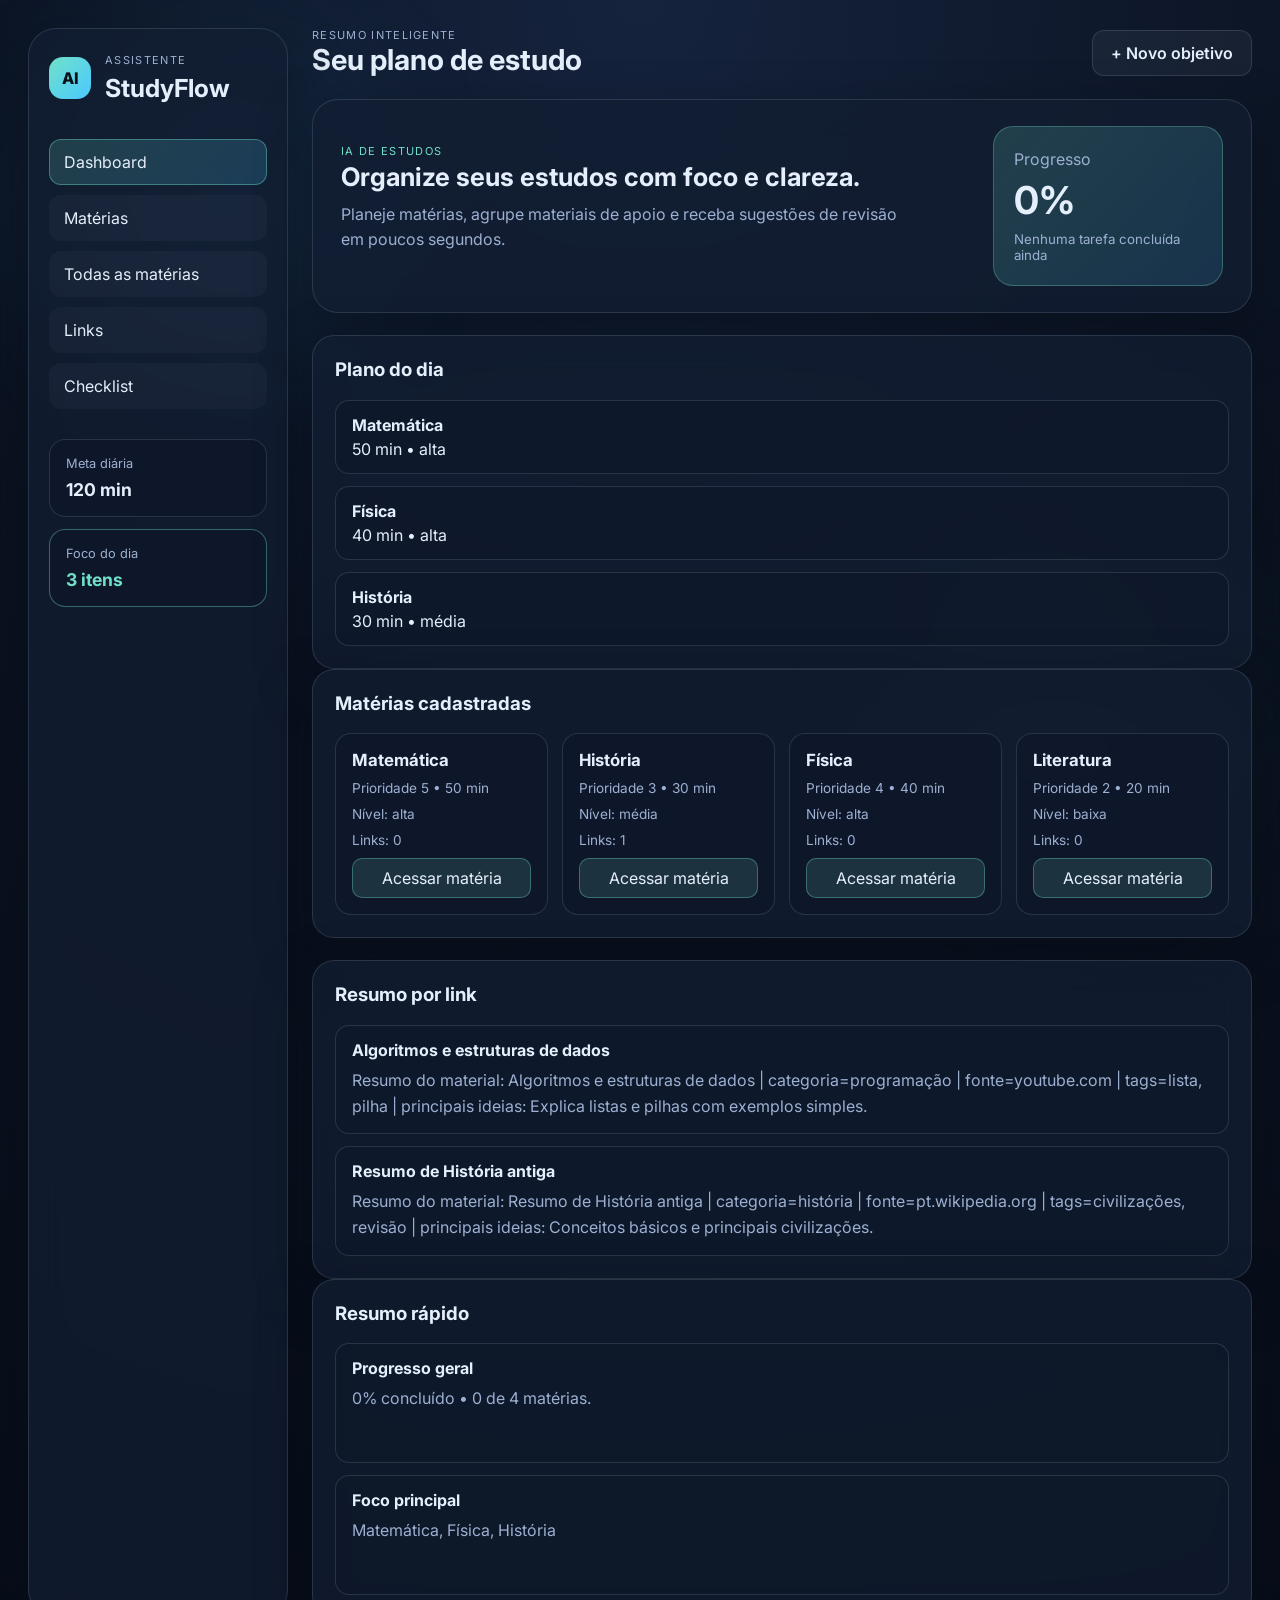
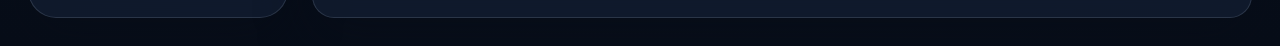
==== IA-STUDY/index.html @ da796a65 "ia 1" ====
<!DOCTYPE html>
<html lang="pt-BR">
  <head>
    <meta charset="UTF-8" />
    <meta name="viewport" content="width=device-width, initial-scale=1.0" />
    <title>IA de Estudos</title>
    <link rel="preconnect" href="https://fonts.googleapis.com" />
    <link rel="preconnect" href="https://fonts.gstatic.com" crossorigin />
    <link href="https://fonts.googleapis.com/css2?family=Inter:wght@400;500;600;700;800&display=swap" rel="stylesheet" />
    <link rel="stylesheet" href="styles.css" />
  </head>
  <body>
    <div class="background-glow glow-one"></div>
    <div class="background-glow glow-two"></div>

    <div class="app-shell">
      <aside class="sidebar">
        <div class="brand">
          <div class="brand-mark">AI</div>
          <div>
            <p class="eyebrow">assistente</p>
            <h1>StudyFlow</h1>
          </div>
        </div>

        <nav class="menu">
          <a class="menu-item active" href="index.html">Dashboard</a>
          <a class="menu-item" href="materias.html">Matérias</a>
          <a class="menu-item" href="todas-materias.html">Todas as matérias</a>
          <a class="menu-item" href="links.html">Links</a>
          <a class="menu-item" href="checklist.html">Checklist</a>
        </nav>

        <div class="stats-mini">
          <div class="mini-card">
            <span>Meta diária</span>
            <strong id="dailyGoalLabel">120 min</strong>
          </div>
          <div class="mini-card accent">
            <span>Foco do dia</span>
            <strong id="focusLabel">3 itens</strong>
          </div>
        </div>
      </aside>

      <main class="main-panel">
        <header class="topbar">
          <div>
            <p class="eyebrow">Resumo inteligente</p>
            <h2>Seu plano de estudo</h2>
          </div>
          <button class="pill-button">+ Novo objetivo</button>
        </header>

        <section class="hero-panel">
          <div class="hero-copy">
            <p class="eyebrow accent">IA de estudos</p>
            <h3>Organize seus estudos com foco e clareza.</h3>
            <p>
              Planeje matérias, agrupe materiais de apoio e receba sugestões de revisão em poucos segundos.
            </p>
          </div>
          <div class="hero-score">
            <span>Progresso</span>
            <strong id="progressPercent">0%</strong>
            <small id="progressText">Nenhuma tarefa concluída ainda</small>
          </div>
        </section>

        <section class="dashboard-grid">
          <div class="data-panel">
            <div class="panel-header">
              <h3>Plano do dia</h3>
            </div>
            <ul id="planList" class="list-card"></ul>
          </div>

          <div class="data-panel">
            <div class="panel-header">
              <h3>Matérias cadastradas</h3>
            </div>
            <div id="subjectCatalog" class="all-subjects-grid"></div>
          </div>
        </section>

        <section class="dashboard-grid">
          <div class="data-panel">
            <div class="panel-header">
              <h3>Resumo por link</h3>
            </div>
            <div id="linkSummary" class="link-summary"></div>
          </div>

          <div class="data-panel">
            <div class="panel-header">
              <h3>Resumo rápido</h3>
            </div>
            <div id="quickSummary" class="quick-summary"></div>
          </div>
        </section>
      </main>
    </div>

    <script src="shared.js"></script>
    <script src="app.js"></script>
  </body>
</html>
---- IA-STUDY/styles.css ----
:root {
  --bg: #09111f;
  --bg-soft: #111b2d;
  --panel: rgba(18, 29, 49, 0.8);
  --panel-strong: rgba(17, 24, 39, 0.96);
  --card: rgba(15, 23, 42, 0.85);
  --border: rgba(148, 163, 184, 0.2);
  --text: #e5eefb;
  --muted: #9db0d1;
  --accent: #70e1c8;
  --accent-strong: #4ac9ff;
  --warning: #ffd166;
  --danger: #ff7f7f;
  --shadow: 0 20px 50px rgba(7, 12, 24, 0.55);
}

* {
  box-sizing: border-box;
}

body {
  margin: 0;
  min-height: 100vh;
  font-family: "Inter", sans-serif;
  background: radial-gradient(circle at top, #15233d 0%, #0b1220 45%, #070d18 100%);
  color: var(--text);
}

button,
input,
select {
  font: inherit;
}

.background-glow {
  position: fixed;
  width: 280px;
  height: 280px;
  border-radius: 50%;
  filter: blur(90px);
  opacity: 0.4;
  z-index: 0;
}

.glow-one {
  top: 60px;
  left: 70px;
  background: rgba(74, 201, 255, 0.35);
}

.glow-two {
  right: 80px;
  bottom: 60px;
  background: rgba(112, 225, 200, 0.25);
}

.app-shell {
  position: relative;
  z-index: 1;
  display: grid;
  grid-template-columns: 260px 1fr;
  gap: 24px;
  max-width: 1440px;
  margin: 0 auto;
  padding: 28px;
}

.sidebar,
.form-panel,
.data-panel,
.hero-panel {
  background: var(--panel);
  border: 1px solid var(--border);
  box-shadow: var(--shadow);
  backdrop-filter: blur(18px);
}

.sidebar {
  border-radius: 28px;
  padding: 24px 20px;
  min-height: 800px;
}

.brand {
  display: flex;
  align-items: center;
  gap: 14px;
  margin-bottom: 36px;
}

.brand-mark {
  width: 42px;
  height: 42px;
  display: grid;
  place-items: center;
  border-radius: 14px;
  background: linear-gradient(135deg, var(--accent), var(--accent-strong));
  color: #06101b;
  font-weight: 800;
}

.eyebrow {
  margin: 0;
  color: var(--muted);
  text-transform: uppercase;
  letter-spacing: 0.12em;
  font-size: 11px;
}

h1,
h2,
h3,
p {
  margin-top: 0;
}

h1 {
  margin: 6px 0 0;
  font-size: 1.55rem;
}

.menu {
  display: flex;
  flex-direction: column;
  gap: 10px;
}

.menu-item {
  display: block;
  text-decoration: none;
  border: 1px solid transparent;
  background: rgba(148, 163, 184, 0.05);
  color: var(--text);
  border-radius: 12px;
  padding: 12px 14px;
  text-align: left;
  cursor: pointer;
  transition: 0.2s ease;
}

.menu-item.active,
.menu-item:hover {
  background: linear-gradient(135deg, rgba(112, 225, 200, 0.18), rgba(74, 201, 255, 0.18));
  border-color: rgba(112, 225, 200, 0.4);
}

.stats-mini {
  margin-top: 30px;
  display: grid;
  gap: 12px;
}

.mini-card {
  background: rgba(15, 23, 42, 0.8);
  border: 1px solid var(--border);
  border-radius: 16px;
  padding: 16px;
  display: flex;
  flex-direction: column;
  gap: 8px;
}

.mini-card span {
  color: var(--muted);
  font-size: 0.8rem;
}

.mini-card strong {
  font-size: 1.1rem;
}

.mini-card.accent {
  border-color: rgba(112, 225, 200, 0.4);
}

.main-panel {
  display: grid;
  gap: 22px;
}

.topbar,
.hero-panel,
.content-grid,
.panel-grid {
  display: grid;
}

.topbar {
  grid-template-columns: 1fr auto;
  align-items: center;
  gap: 16px;
}

.topbar h2 {
  margin-bottom: 0;
  font-size: clamp(1.8rem, 2vw, 2.4rem);
}

.pill-button,
.primary-button,
.secondary-button {
  border: none;
  border-radius: 12px;
  padding: 12px 18px;
  cursor: pointer;
  transition: 0.2s ease;
  font-weight: 600;
}

.pill-button,
.secondary-button {
  background: rgba(148, 163, 184, 0.08);
  color: var(--text);
  border: 1px solid var(--border);
}

.primary-button {
  background: linear-gradient(135deg, var(--accent), var(--accent-strong));
  color: #07131d;
}

.primary-button:hover,
.secondary-button:hover,
.pill-button:hover {
  transform: translateY(-1px);
}

.hero-panel {
  grid-template-columns: 1.5fr 0.8fr;
  align-items: center;
  border-radius: 26px;
  padding: 26px 28px;
}

.hero-copy h3 {
  font-size: clamp(1.6rem, 2vw, 2.4rem);
  margin-bottom: 10px;
}

.hero-copy p {
  color: var(--muted);
  line-height: 1.6;
  max-width: 640px;
}

.accent {
  color: var(--accent) !important;
}

.hero-score {
  justify-self: end;
  width: min(230px, 100%);
  padding: 22px 20px;
  background: linear-gradient(135deg, rgba(112, 225, 200, 0.18), rgba(74, 201, 255, 0.14));
  border: 1px solid rgba(112, 225, 200, 0.3);
  border-radius: 20px;
  display: flex;
  flex-direction: column;
  gap: 8px;
}

.hero-score span,
.hero-score small {
  color: var(--muted);
}

.hero-score strong {
  font-size: clamp(2rem, 3vw, 3rem);
}

.content-grid,
.panel-grid,
.dashboard-grid {
  grid-template-columns: repeat(2, minmax(0, 1fr));
  gap: 22px;
}

.single-column {
  grid-template-columns: 1fr;
}

.form-panel,
.data-panel {
  border-radius: 22px;
  padding: 22px;
}

.panel-header {
  margin-bottom: 18px;
}

.stacked-form {
  display: flex;
  flex-direction: column;
  gap: 16px;
}

.stacked-form label {
  display: flex;
  flex-direction: column;
  gap: 8px;
  color: var(--muted);
  font-size: 0.92rem;
}

.stacked-form input,
.stacked-form select {
  background: rgba(15, 23, 42, 0.9);
  border: 1px solid var(--border);
  color: var(--text);
  border-radius: 12px;
  padding: 12px 14px;
  outline: none;
}

.stacked-form input:focus,
.stacked-form select:focus {
  border-color: rgba(112, 225, 200, 0.7);
  box-shadow: 0 0 0 3px rgba(112, 225, 200, 0.12);
}

.two-col {
  display: grid;
  grid-template-columns: repeat(2, minmax(0, 1fr));
  gap: 12px;
}

.list-card,
.topics-list,
.quiz-list {
  list-style: none;
  margin: 0;
  padding: 0;
  display: grid;
  gap: 12px;
}

.list-card li,
.topics-list li,
.quiz-list li {
  background: rgba(15, 23, 42, 0.65);
  border: 1px solid var(--border);
  border-radius: 14px;
  padding: 14px 16px;
  color: var(--text);
}

.list-card li strong,
.topics-list li strong {
  display: block;
  margin-bottom: 4px;
}

.link-summary {
  display: grid;
  gap: 12px;
}

.summary-card {
  background: rgba(15, 23, 42, 0.65);
  border: 1px solid var(--border);
  border-radius: 14px;
  padding: 14px 16px;
}

.summary-card strong {
  display: block;
  margin-bottom: 8px;
}

.summary-card p {
  margin-bottom: 0;
  color: var(--muted);
  line-height: 1.6;
}

.bottom-grid {
  margin-bottom: 8px;
}

.quick-summary {
  display: grid;
  gap: 12px;
}

.quick-summary .summary-card {
  min-height: 120px;
}

.full-width-panel {
  width: 100%;
}

.all-subjects-grid {
  display: grid;
  grid-template-columns: repeat(auto-fit, minmax(180px, 1fr));
  gap: 14px;
}

.subject-card {
  background: rgba(15, 23, 42, 0.7);
  border: 1px solid var(--border);
  border-radius: 16px;
  padding: 16px;
  display: flex;
  flex-direction: column;
  gap: 10px;
}

.subject-card h4 {
  margin: 0;
  font-size: 1.05rem;
}

.subject-meta {
  font-size: 0.85rem;
  color: var(--muted);
}

.subject-card button {
  margin-top: auto;
  background: rgba(112, 225, 200, 0.14);
  color: var(--text);
  border: 1px solid rgba(112, 225, 200, 0.35);
  border-radius: 10px;
  padding: 9px 10px;
  cursor: pointer;
}

@media (max-width: 980px) {
  .app-shell {
    grid-template-columns: 1fr;
  }

  .sidebar {
    min-height: auto;
  }

  .hero-panel,
  .content-grid,
  .panel-grid {
    grid-template-columns: 1fr;
  }
}
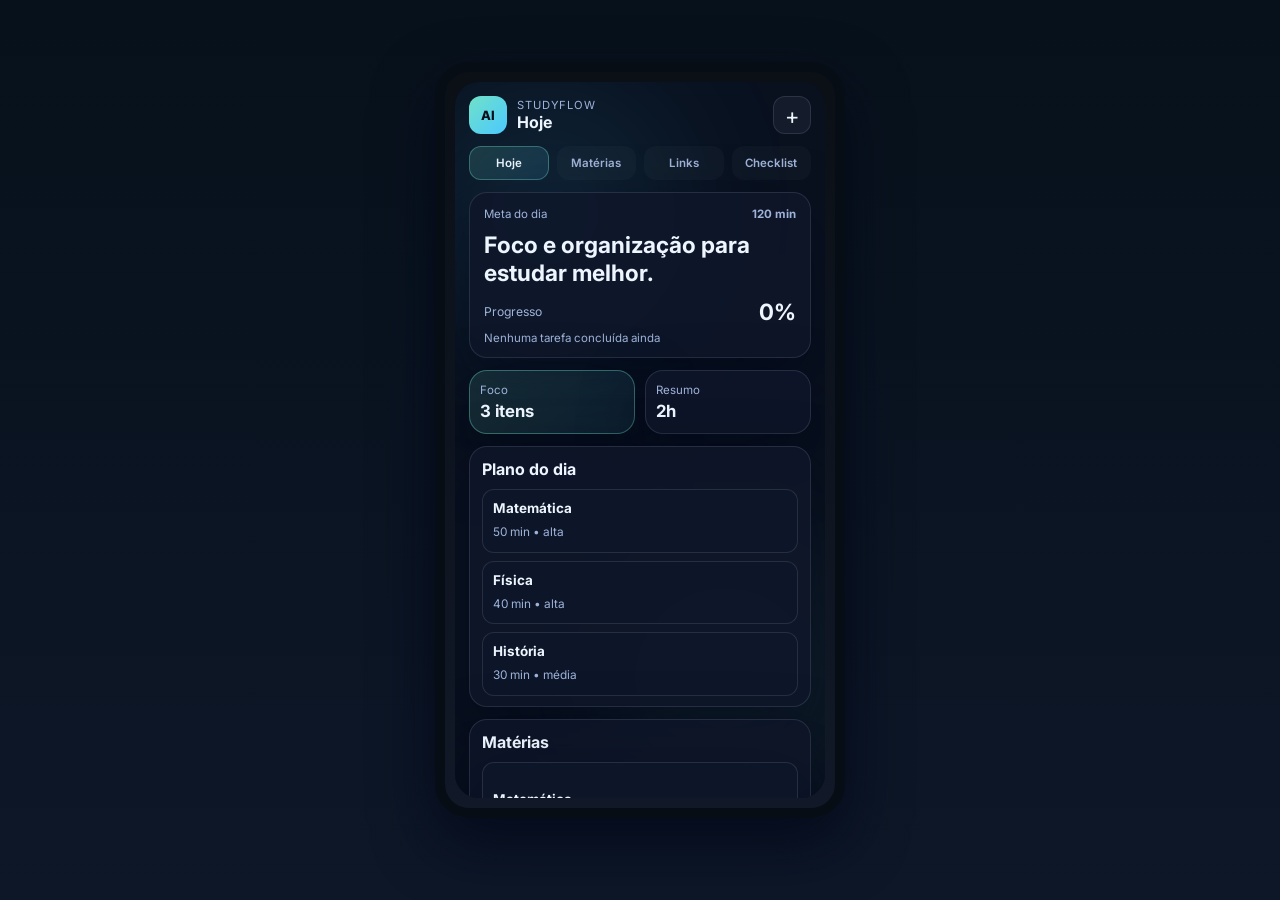
==== commit 7756550d: "StudyFlow" ====
--- a/IA-STUDY/index.html
+++ b/IA-STUDY/index.html
@@ -10,95 +10,71 @@
     <link rel="stylesheet" href="styles.css" />
   </head>
   <body>
-    <div class="background-glow glow-one"></div>
-    <div class="background-glow glow-two"></div>
+    <div class="preview-stage">
+      <div class="phone-frame">
+        <div class="phone-screen">
+          <div class="background-glow glow-one"></div>
+          <div class="background-glow glow-two"></div>
 
-    <div class="app-shell">
-      <aside class="sidebar">
-        <div class="brand">
-          <div class="brand-mark">AI</div>
-          <div>
-            <p class="eyebrow">assistente</p>
-            <h1>StudyFlow</h1>
+          <div class="app-shell mobile-shell">
+            <header class="mobile-header">
+              <div class="brand-mini">
+                <span class="brand-mark">AI</span>
+                <div>
+                  <small>StudyFlow</small>
+                  <strong>Hoje</strong>
+                </div>
+              </div>
+              <button class="icon-button" type="button">+</button>
+            </header>
+
+            <nav class="mobile-tabs" aria-label="Navegação principal">
+              <a class="tab active" href="index.html">Hoje</a>
+              <a class="tab" href="materias.html">Matérias</a>
+              <a class="tab" href="links.html">Links</a>
+              <a class="tab" href="checklist.html">Checklist</a>
+            </nav>
+
+            <section class="hero-card">
+              <div class="hero-topline">
+                <span>Meta do dia</span>
+                <strong id="dailyGoalLabel">120 min</strong>
+              </div>
+              <h1>Foco e organização para estudar melhor.</h1>
+              <div class="progress-row">
+                <span>Progresso</span>
+                <strong id="progressPercent">0%</strong>
+              </div>
+              <small id="progressText">Nenhuma tarefa concluída ainda</small>
+            </section>
+
+            <section class="stats-row">
+              <article class="mini-stat accent-stat">
+                <span>Foco</span>
+                <strong id="focusLabel">3 itens</strong>
+              </article>
+              <article class="mini-stat">
+                <span>Resumo</span>
+                <strong>2h</strong>
+              </article>
+            </section>
+
+            <section class="panel">
+              <div class="panel-head">
+                <h3>Plano do dia</h3>
+              </div>
+              <ul id="planList" class="list-card compact-list"></ul>
+            </section>
+
+            <section class="panel">
+              <div class="panel-head">
+                <h3>Matérias</h3>
+              </div>
+              <div id="subjectCatalog" class="subject-chips"></div>
+            </section>
           </div>
         </div>
-
-        <nav class="menu">
-          <a class="menu-item active" href="index.html">Dashboard</a>
-          <a class="menu-item" href="materias.html">Matérias</a>
-          <a class="menu-item" href="todas-materias.html">Todas as matérias</a>
-          <a class="menu-item" href="links.html">Links</a>
-          <a class="menu-item" href="checklist.html">Checklist</a>
-        </nav>
-
-        <div class="stats-mini">
-          <div class="mini-card">
-            <span>Meta diária</span>
-            <strong id="dailyGoalLabel">120 min</strong>
-          </div>
-          <div class="mini-card accent">
-            <span>Foco do dia</span>
-            <strong id="focusLabel">3 itens</strong>
-          </div>
-        </div>
-      </aside>
-
-      <main class="main-panel">
-        <header class="topbar">
-          <div>
-            <p class="eyebrow">Resumo inteligente</p>
-            <h2>Seu plano de estudo</h2>
-          </div>
-          <button class="pill-button">+ Novo objetivo</button>
-        </header>
-
-        <section class="hero-panel">
-          <div class="hero-copy">
-            <p class="eyebrow accent">IA de estudos</p>
-            <h3>Organize seus estudos com foco e clareza.</h3>
-            <p>
-              Planeje matérias, agrupe materiais de apoio e receba sugestões de revisão em poucos segundos.
-            </p>
-          </div>
-          <div class="hero-score">
-            <span>Progresso</span>
-            <strong id="progressPercent">0%</strong>
-            <small id="progressText">Nenhuma tarefa concluída ainda</small>
-          </div>
-        </section>
-
-        <section class="dashboard-grid">
-          <div class="data-panel">
-            <div class="panel-header">
-              <h3>Plano do dia</h3>
-            </div>
-            <ul id="planList" class="list-card"></ul>
-          </div>
-
-          <div class="data-panel">
-            <div class="panel-header">
-              <h3>Matérias cadastradas</h3>
-            </div>
-            <div id="subjectCatalog" class="all-subjects-grid"></div>
-          </div>
-        </section>
-
-        <section class="dashboard-grid">
-          <div class="data-panel">
-            <div class="panel-header">
-              <h3>Resumo por link</h3>
-            </div>
-            <div id="linkSummary" class="link-summary"></div>
-          </div>
-
-          <div class="data-panel">
-            <div class="panel-header">
-              <h3>Resumo rápido</h3>
-            </div>
-            <div id="quickSummary" class="quick-summary"></div>
-          </div>
-        </section>
-      </main>
+      </div>
     </div>
 
     <script src="shared.js"></script>
--- a/IA-STUDY/styles.css
+++ b/IA-STUDY/styles.css
@@ -1,29 +1,36 @@
 :root {
   --bg: #09111f;
   --bg-soft: #111b2d;
-  --panel: rgba(18, 29, 49, 0.8);
-  --panel-strong: rgba(17, 24, 39, 0.96);
-  --card: rgba(15, 23, 42, 0.85);
-  --border: rgba(148, 163, 184, 0.2);
-  --text: #e5eefb;
-  --muted: #9db0d1;
+  --panel: rgba(15, 23, 42, 0.88);
+  --panel-strong: rgba(12, 19, 31, 0.94);
+  --card: rgba(17, 25, 39, 0.9);
+  --card-soft: rgba(18, 30, 48, 0.75);
+  --border: rgba(148, 163, 184, 0.18);
+  --text: #edf5ff;
+  --muted: #9fb3d9;
   --accent: #70e1c8;
   --accent-strong: #4ac9ff;
   --warning: #ffd166;
   --danger: #ff7f7f;
-  --shadow: 0 20px 50px rgba(7, 12, 24, 0.55);
+  --shadow: 0 24px 60px rgba(2, 6, 23, 0.5);
 }
 
 * {
   box-sizing: border-box;
+}
+
+html {
+  scroll-behavior: smooth;
 }
 
 body {
   margin: 0;
   min-height: 100vh;
+  overflow-x: hidden;
   font-family: "Inter", sans-serif;
-  background: radial-gradient(circle at top, #15233d 0%, #0b1220 45%, #070d18 100%);
-  color: var(--text);
+  background: linear-gradient(180deg, #07111b 0%, #0d1728 100%);
+  color: var(--text);
+  -webkit-overflow-scrolling: touch;
 }
 
 button,
@@ -32,413 +39,434 @@
   font: inherit;
 }
 
+.preview-stage {
+  min-height: 100vh;
+  display: grid;
+  place-items: center;
+  padding: 20px 20px 40px;
+}
+
+.phone-frame {
+  width: min(92vw, 410px);
+  height: min(84vh, 760px);
+  min-height: 640px;
+  background: linear-gradient(180deg, #0b1017 0%, #111827 100%);
+  border: 10px solid #070d14;
+  border-radius: 34px;
+  box-shadow: 0 25px 60px rgba(2, 6, 23, 0.7);
+  padding: 10px;
+}
+
+.phone-screen {
+  position: relative;
+  height: 100%;
+  border-radius: 24px;
+  overflow: hidden;
+  background: #09111f;
+}
+
 .background-glow {
-  position: fixed;
-  width: 280px;
-  height: 280px;
+  position: absolute;
+  width: 220px;
+  height: 220px;
   border-radius: 50%;
-  filter: blur(90px);
-  opacity: 0.4;
+  filter: blur(80px);
+  opacity: 0.55;
   z-index: 0;
 }
 
 .glow-one {
-  top: 60px;
-  left: 70px;
-  background: rgba(74, 201, 255, 0.35);
+  top: 20px;
+  left: -20px;
+  background: rgba(74, 201, 255, 0.28);
 }
 
 .glow-two {
-  right: 80px;
-  bottom: 60px;
-  background: rgba(112, 225, 200, 0.25);
-}
-
-.app-shell {
+  right: -10px;
+  bottom: 10px;
+  background: rgba(112, 225, 200, 0.22);
+}
+
+.mobile-shell {
   position: relative;
   z-index: 1;
-  display: grid;
-  grid-template-columns: 260px 1fr;
-  gap: 24px;
-  max-width: 1440px;
-  margin: 0 auto;
-  padding: 28px;
-}
-
-.sidebar,
-.form-panel,
-.data-panel,
-.hero-panel {
-  background: var(--panel);
-  border: 1px solid var(--border);
-  box-shadow: var(--shadow);
-  backdrop-filter: blur(18px);
-}
-
-.sidebar {
-  border-radius: 28px;
-  padding: 24px 20px;
-  min-height: 800px;
-}
-
-.brand {
+  display: flex;
+  flex-direction: column;
+  gap: 12px;
+  height: 100%;
+  min-height: 100%;
+  padding: 14px 14px 18px;
+  overflow: visible;
+}
+
+.mobile-header {
   display: flex;
   align-items: center;
-  gap: 14px;
-  margin-bottom: 36px;
+  justify-content: space-between;
+  gap: 12px;
+}
+
+.brand-mini {
+  display: flex;
+  align-items: center;
+  gap: 10px;
+}
+
+.brand-mini small {
+  display: block;
+  color: var(--muted);
+  font-size: 0.7rem;
+  text-transform: uppercase;
+  letter-spacing: 0.08em;
+}
+
+.brand-mini strong {
+  display: block;
+  font-size: 1rem;
 }
 
 .brand-mark {
-  width: 42px;
-  height: 42px;
+  width: 38px;
+  height: 38px;
   display: grid;
   place-items: center;
-  border-radius: 14px;
+  border-radius: 12px;
   background: linear-gradient(135deg, var(--accent), var(--accent-strong));
   color: #06101b;
   font-weight: 800;
-}
-
-.eyebrow {
+  font-size: 0.8rem;
+}
+
+.icon-button {
+  width: 38px;
+  height: 38px;
+  border-radius: 12px;
+  border: 1px solid var(--border);
+  background: rgba(148, 163, 184, 0.08);
+  color: var(--text);
+  font-size: 1.4rem;
+}
+
+.mobile-tabs {
+  display: grid;
+  grid-template-columns: repeat(4, minmax(0, 1fr));
+  gap: 8px;
+}
+
+.tab {
+  display: inline-flex;
+  align-items: center;
+  justify-content: center;
+  padding: 9px 8px;
+  border-radius: 12px;
+  text-decoration: none;
+  background: rgba(148, 163, 184, 0.04);
+  color: var(--muted);
+  border: 1px solid transparent;
+  font-size: 0.72rem;
+  font-weight: 600;
+}
+
+.tab.active {
+  background: linear-gradient(135deg, rgba(112, 225, 200, 0.17), rgba(74, 201, 255, 0.12));
+  border-color: rgba(112, 225, 200, 0.35);
+  color: var(--text);
+}
+
+.hero-card,
+.panel,
+.mini-stat,
+.form-panel,
+.summary-card,
+.subject-card {
+  background: rgba(15, 23, 42, 0.82);
+  border: 1px solid var(--border);
+  border-radius: 18px;
+  box-shadow: var(--shadow);
+}
+
+.hero-card {
+  padding: 14px 14px 12px;
+}
+
+.hero-topline,
+.progress-row,
+.panel-head {
+  display: flex;
+  align-items: center;
+  justify-content: space-between;
+  gap: 10px;
+}
+
+.hero-topline {
+  color: var(--muted);
+  font-size: 0.72rem;
+  margin-bottom: 10px;
+}
+
+.hero-card h1 {
+  margin: 0 0 10px;
+  font-size: 1.42rem;
+  line-height: 1.25;
+}
+
+.progress-row {
+  font-size: 0.76rem;
+  color: var(--muted);
+}
+
+.progress-row strong {
+  font-size: 1.4rem;
+  color: var(--text);
+}
+
+.hero-card small {
+  color: var(--muted);
+  display: block;
+  margin-top: 6px;
+  font-size: 0.72rem;
+}
+
+.stats-row {
+  display: grid;
+  grid-template-columns: repeat(2, minmax(0, 1fr));
+  gap: 10px;
+}
+
+.mini-stat {
+  padding: 12px 10px;
+  display: flex;
+  flex-direction: column;
+  gap: 4px;
+}
+
+.mini-stat span {
+  color: var(--muted);
+  font-size: 0.72rem;
+}
+
+.mini-stat strong {
+  font-size: 1.05rem;
+}
+
+.accent-stat {
+  border-color: rgba(112, 225, 200, 0.38);
+  background: linear-gradient(135deg, rgba(112, 225, 200, 0.12), rgba(74, 201, 255, 0.08));
+}
+
+.panel,
+.form-panel {
+  padding: 12px 12px 10px;
+}
+
+.panel-head {
+  margin-bottom: 10px;
+}
+
+.panel-head h3 {
   margin: 0;
-  color: var(--muted);
-  text-transform: uppercase;
-  letter-spacing: 0.12em;
-  font-size: 11px;
-}
-
-h1,
-h2,
-h3,
-p {
-  margin-top: 0;
-}
-
-h1 {
-  margin: 6px 0 0;
-  font-size: 1.55rem;
-}
-
-.menu {
-  display: flex;
-  flex-direction: column;
-  gap: 10px;
-}
-
-.menu-item {
-  display: block;
+  font-size: 1rem;
+}
+
+.panel-head a {
+  color: var(--accent);
   text-decoration: none;
-  border: 1px solid transparent;
-  background: rgba(148, 163, 184, 0.05);
-  color: var(--text);
-  border-radius: 12px;
-  padding: 12px 14px;
-  text-align: left;
-  cursor: pointer;
-  transition: 0.2s ease;
-}
-
-.menu-item.active,
-.menu-item:hover {
-  background: linear-gradient(135deg, rgba(112, 225, 200, 0.18), rgba(74, 201, 255, 0.18));
-  border-color: rgba(112, 225, 200, 0.4);
-}
-
-.stats-mini {
-  margin-top: 30px;
-  display: grid;
-  gap: 12px;
-}
-
-.mini-card {
-  background: rgba(15, 23, 42, 0.8);
-  border: 1px solid var(--border);
-  border-radius: 16px;
-  padding: 16px;
-  display: flex;
-  flex-direction: column;
-  gap: 8px;
-}
-
-.mini-card span {
-  color: var(--muted);
-  font-size: 0.8rem;
-}
-
-.mini-card strong {
-  font-size: 1.1rem;
-}
-
-.mini-card.accent {
-  border-color: rgba(112, 225, 200, 0.4);
-}
-
-.main-panel {
-  display: grid;
-  gap: 22px;
-}
-
-.topbar,
-.hero-panel,
-.content-grid,
-.panel-grid {
-  display: grid;
-}
-
-.topbar {
-  grid-template-columns: 1fr auto;
-  align-items: center;
-  gap: 16px;
-}
-
-.topbar h2 {
-  margin-bottom: 0;
-  font-size: clamp(1.8rem, 2vw, 2.4rem);
-}
-
-.pill-button,
-.primary-button,
-.secondary-button {
-  border: none;
-  border-radius: 12px;
-  padding: 12px 18px;
-  cursor: pointer;
-  transition: 0.2s ease;
-  font-weight: 600;
-}
-
-.pill-button,
-.secondary-button {
-  background: rgba(148, 163, 184, 0.08);
-  color: var(--text);
-  border: 1px solid var(--border);
-}
-
-.primary-button {
-  background: linear-gradient(135deg, var(--accent), var(--accent-strong));
-  color: #07131d;
-}
-
-.primary-button:hover,
-.secondary-button:hover,
-.pill-button:hover {
-  transform: translateY(-1px);
-}
-
-.hero-panel {
-  grid-template-columns: 1.5fr 0.8fr;
-  align-items: center;
-  border-radius: 26px;
-  padding: 26px 28px;
-}
-
-.hero-copy h3 {
-  font-size: clamp(1.6rem, 2vw, 2.4rem);
-  margin-bottom: 10px;
-}
-
-.hero-copy p {
-  color: var(--muted);
-  line-height: 1.6;
-  max-width: 640px;
-}
-
-.accent {
-  color: var(--accent) !important;
-}
-
-.hero-score {
-  justify-self: end;
-  width: min(230px, 100%);
-  padding: 22px 20px;
-  background: linear-gradient(135deg, rgba(112, 225, 200, 0.18), rgba(74, 201, 255, 0.14));
-  border: 1px solid rgba(112, 225, 200, 0.3);
-  border-radius: 20px;
-  display: flex;
-  flex-direction: column;
-  gap: 8px;
-}
-
-.hero-score span,
-.hero-score small {
-  color: var(--muted);
-}
-
-.hero-score strong {
-  font-size: clamp(2rem, 3vw, 3rem);
-}
-
-.content-grid,
-.panel-grid,
-.dashboard-grid {
-  grid-template-columns: repeat(2, minmax(0, 1fr));
-  gap: 22px;
-}
-
-.single-column {
-  grid-template-columns: 1fr;
-}
-
-.form-panel,
-.data-panel {
-  border-radius: 22px;
-  padding: 22px;
-}
-
-.panel-header {
-  margin-bottom: 18px;
-}
-
-.stacked-form {
-  display: flex;
-  flex-direction: column;
-  gap: 16px;
-}
-
-.stacked-form label {
-  display: flex;
-  flex-direction: column;
-  gap: 8px;
-  color: var(--muted);
-  font-size: 0.92rem;
-}
-
-.stacked-form input,
-.stacked-form select {
-  background: rgba(15, 23, 42, 0.9);
-  border: 1px solid var(--border);
-  color: var(--text);
-  border-radius: 12px;
-  padding: 12px 14px;
-  outline: none;
-}
-
-.stacked-form input:focus,
-.stacked-form select:focus {
-  border-color: rgba(112, 225, 200, 0.7);
-  box-shadow: 0 0 0 3px rgba(112, 225, 200, 0.12);
-}
-
-.two-col {
-  display: grid;
-  grid-template-columns: repeat(2, minmax(0, 1fr));
-  gap: 12px;
+  font-size: 0.72rem;
 }
 
 .list-card,
-.topics-list,
-.quiz-list {
+.resource-list,
+.task-list,
+.subjects-grid {
   list-style: none;
   margin: 0;
   padding: 0;
   display: grid;
-  gap: 12px;
-}
-
-.list-card li,
-.topics-list li,
-.quiz-list li {
+  gap: 8px;
+}
+
+.compact-list li,
+.task-list li,
+.subject-card,
+.summary-card {
   background: rgba(15, 23, 42, 0.65);
   border: 1px solid var(--border);
-  border-radius: 14px;
-  padding: 14px 16px;
-  color: var(--text);
-}
-
-.list-card li strong,
-.topics-list li strong {
+  border-radius: 12px;
+  padding: 10px 10px;
+}
+
+.compact-list li strong,
+.task-list li strong,
+.summary-card strong,
+.subject-card h4 {
   display: block;
   margin-bottom: 4px;
-}
-
-.link-summary {
-  display: grid;
-  gap: 12px;
-}
-
-.summary-card {
+  font-size: 0.84rem;
+}
+
+.compact-list li span,
+.task-list li span,
+.subject-meta,
+.summary-card p {
+  color: var(--muted);
+  font-size: 0.74rem;
+  line-height: 1.5;
+}
+
+.subject-chips {
+  display: flex;
+  flex-wrap: wrap;
+  gap: 8px;
+}
+
+.subject-chip {
+  background: rgba(112, 225, 200, 0.12);
+  border: 1px solid rgba(112, 225, 200, 0.2);
+  color: var(--text);
+  border-radius: 999px;
+  padding: 7px 10px;
+  font-size: 0.72rem;
+}
+
+.form-stack {
+  display: grid;
+  gap: 10px;
+}
+
+.form-field {
+  display: grid;
+  gap: 6px;
+  font-size: 0.72rem;
+  color: var(--muted);
+}
+
+.form-field input,
+.form-field select {
+  width: 100%;
+  background: rgba(15, 23, 42, 0.8);
+  border: 1px solid var(--border);
+  border-radius: 12px;
+  color: var(--text);
+  padding: 10px 12px;
+}
+
+.form-field input::placeholder {
+  color: rgba(159, 179, 217, 0.7);
+}
+
+.two-col {
+  display: grid;
+  grid-template-columns: repeat(2, minmax(0, 1fr));
+  gap: 8px;
+}
+
+.primary-button,
+.secondary-button,
+.ghost-button {
+  border: none;
+  border-radius: 12px;
+  padding: 10px 12px;
+  font-weight: 700;
+  cursor: pointer;
+  transition: transform 0.2s ease, opacity 0.2s ease;
+}
+
+.primary-button {
+  background: linear-gradient(135deg, var(--accent), var(--accent-strong));
+  color: #06101b;
+}
+
+.secondary-button {
+  background: rgba(74, 201, 255, 0.14);
+  color: var(--text);
+  border: 1px solid rgba(74, 201, 255, 0.28);
+}
+
+.ghost-button {
+  background: rgba(148, 163, 184, 0.08);
+  color: var(--text);
+  border: 1px solid var(--border);
+}
+
+.summary-card a,
+.subject-card a {
+  display: inline-block;
+  margin-top: 8px;
+  color: var(--accent);
+  text-decoration: none;
+  font-size: 0.74rem;
+  font-weight: 600;
+}
+
+.resource-card {
+  display: grid;
+  gap: 6px;
+}
+
+.resource-card .meta {
+  color: var(--muted);
+  font-size: 0.7rem;
+}
+
+.resource-card .tags {
+  display: flex;
+  flex-wrap: wrap;
+  gap: 6px;
+}
+
+.resource-card .tag {
+  padding: 4px 8px;
+  border-radius: 999px;
+  background: rgba(112, 225, 200, 0.1);
+  border: 1px solid rgba(112, 225, 200, 0.18);
+  color: var(--text);
+  font-size: 0.65rem;
+}
+
+.empty-state {
   background: rgba(15, 23, 42, 0.65);
   border: 1px solid var(--border);
-  border-radius: 14px;
-  padding: 14px 16px;
-}
-
-.summary-card strong {
-  display: block;
-  margin-bottom: 8px;
-}
-
-.summary-card p {
-  margin-bottom: 0;
-  color: var(--muted);
-  line-height: 1.6;
-}
-
-.bottom-grid {
-  margin-bottom: 8px;
-}
-
-.quick-summary {
-  display: grid;
-  gap: 12px;
-}
-
-.quick-summary .summary-card {
-  min-height: 120px;
-}
-
-.full-width-panel {
-  width: 100%;
-}
-
-.all-subjects-grid {
-  display: grid;
-  grid-template-columns: repeat(auto-fit, minmax(180px, 1fr));
-  gap: 14px;
-}
-
-.subject-card {
-  background: rgba(15, 23, 42, 0.7);
-  border: 1px solid var(--border);
-  border-radius: 16px;
-  padding: 16px;
-  display: flex;
-  flex-direction: column;
-  gap: 10px;
-}
-
-.subject-card h4 {
-  margin: 0;
-  font-size: 1.05rem;
-}
-
-.subject-meta {
-  font-size: 0.85rem;
-  color: var(--muted);
-}
-
-.subject-card button {
-  margin-top: auto;
-  background: rgba(112, 225, 200, 0.14);
-  color: var(--text);
-  border: 1px solid rgba(112, 225, 200, 0.35);
-  border-radius: 10px;
-  padding: 9px 10px;
-  cursor: pointer;
-}
-
-@media (max-width: 980px) {
-  .app-shell {
+  border-radius: 12px;
+  padding: 14px 12px;
+  color: var(--muted);
+  font-size: 0.74rem;
+  line-height: 1.5;
+}
+
+@media (max-width: 420px) {
+  .preview-stage {
+    padding: 0;
+  }
+
+  .phone-frame {
+    width: 100%;
+    height: 100vh;
+    min-height: 100vh;
+    border-radius: 0;
+    border: none;
+    padding: 0;
+  }
+
+  .phone-screen {
+    border-radius: 0;
+    height: 100vh;
+  }
+
+  .two-col {
     grid-template-columns: 1fr;
   }
-
-  .sidebar {
-    min-height: auto;
-  }
-
-  .hero-panel,
-  .content-grid,
-  .panel-grid {
-    grid-template-columns: 1fr;
-  }
-}
+}
+
+@media (max-width: 420px) {
+  .phone-frame {
+    width: 100%;
+    height: 100vh;
+    border-radius: 0;
+    border: none;
+    padding: 0;
+  }
+
+  .phone-screen {
+    border-radius: 0;
+  }
+}
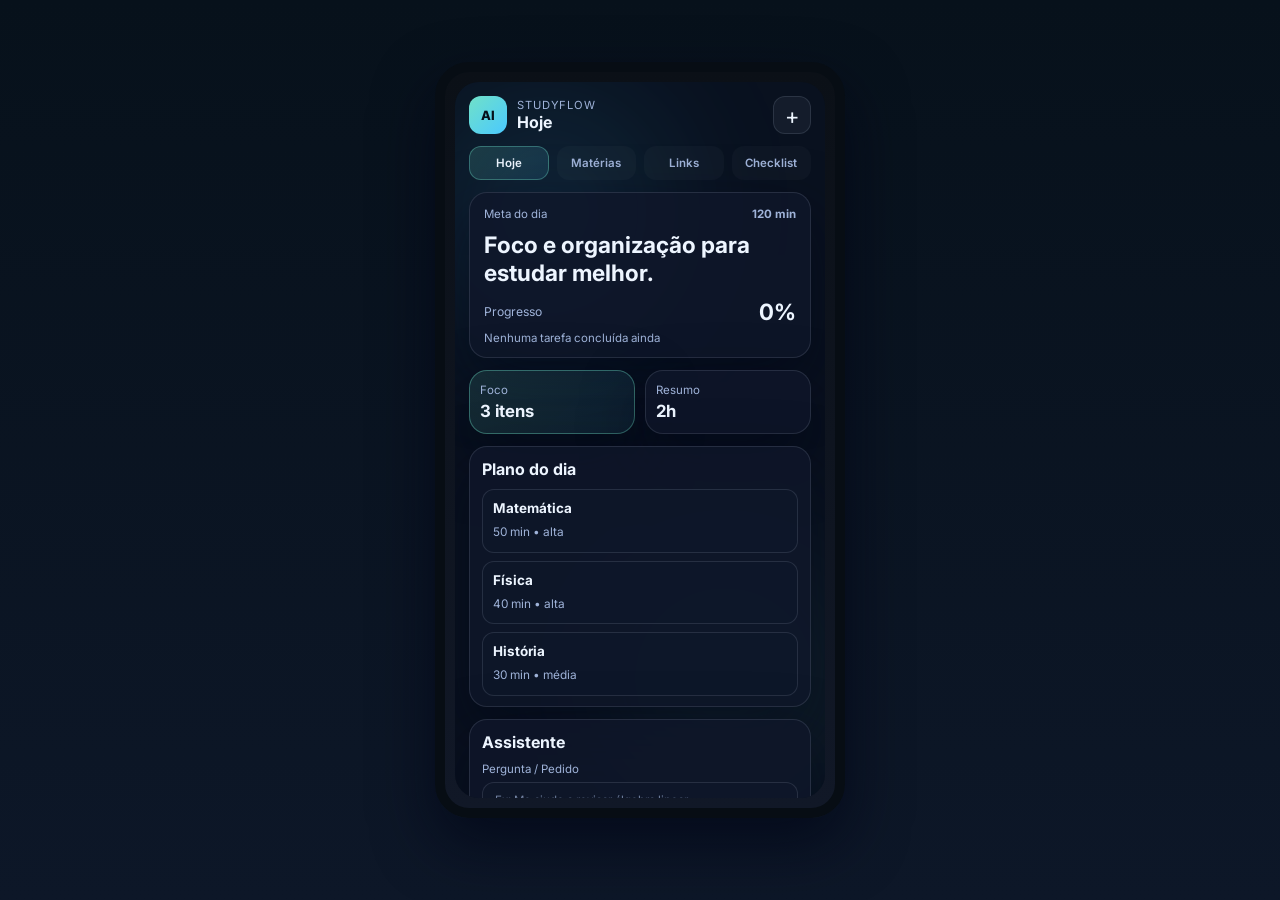
==== commit 1213bc68: "Study Flow" ====
--- a/IA-STUDY/index.html
+++ b/IA-STUDY/index.html
@@ -68,6 +68,25 @@
 
             <section class="panel">
               <div class="panel-head">
+                <h3>Assistente</h3>
+              </div>
+              <form id="askForm" class="form-stack">
+                <label class="form-field">
+                  Pergunta / Pedido
+                  <input type="text" id="askPrompt" placeholder="Ex: Me ajude a revisar álgebra linear" required />
+                </label>
+                <label class="form-field">
+                  Categoria (opcional)
+                  <input type="text" id="askCategory" placeholder="matematica" />
+                </label>
+                <button type="submit" class="secondary-button">Enviar ao assistente</button>
+              </form>
+
+              <div id="assistantSummary" class="resource-list" style="margin-top:12px"></div>
+            </section>
+
+            <section class="panel">
+              <div class="panel-head">
                 <h3>Matérias</h3>
               </div>
               <div id="subjectCatalog" class="subject-chips"></div>
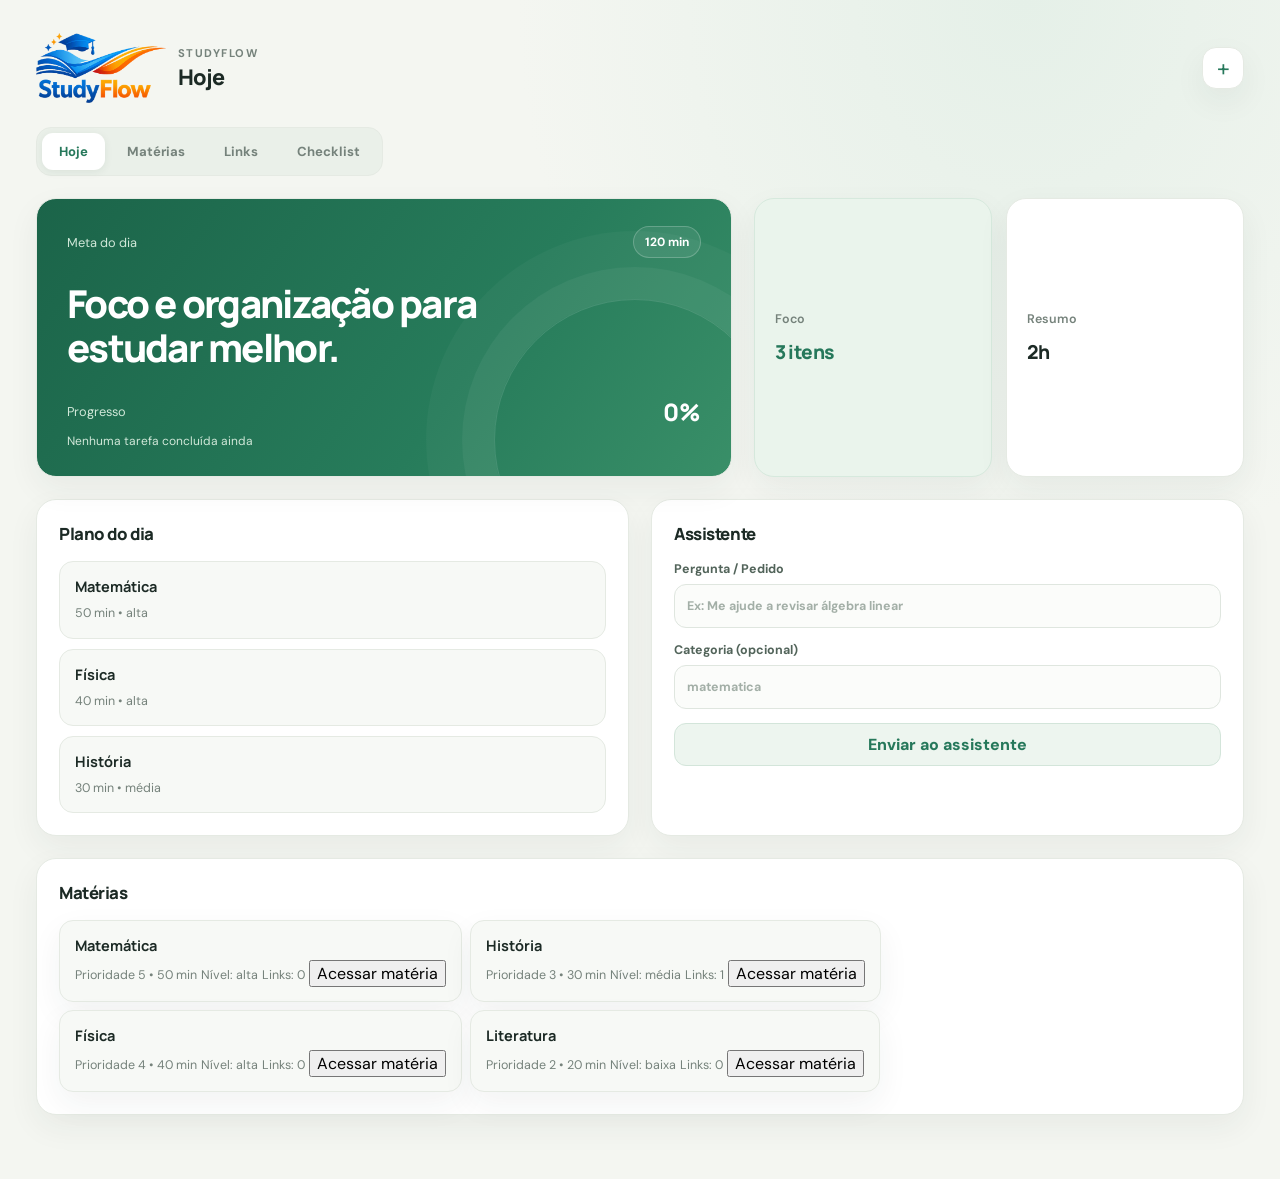
==== commit 25a5907c: "Improve StudyFlow interface and add logo" ====
--- a/IA-STUDY/index.html
+++ b/IA-STUDY/index.html
@@ -19,7 +19,7 @@
           <div class="app-shell mobile-shell">
             <header class="mobile-header">
               <div class="brand-mini">
-                <span class="brand-mark">AI</span>
+                <img class="brand-logo" src="logo-study-flow.png" alt="StudyFlow" />
                 <div>
                   <small>StudyFlow</small>
                   <strong>Hoje</strong>
--- a/IA-STUDY/styles.css
+++ b/IA-STUDY/styles.css
@@ -1,472 +1,122 @@
+@import url('https://fonts.googleapis.com/css2?family=DM+Sans:wght@400;500;600;700;800&family=Manrope:wght@500;600;700;800&display=swap');
+
 :root {
-  --bg: #09111f;
-  --bg-soft: #111b2d;
-  --panel: rgba(15, 23, 42, 0.88);
-  --panel-strong: rgba(12, 19, 31, 0.94);
-  --card: rgba(17, 25, 39, 0.9);
-  --card-soft: rgba(18, 30, 48, 0.75);
-  --border: rgba(148, 163, 184, 0.18);
-  --text: #edf5ff;
-  --muted: #9fb3d9;
-  --accent: #70e1c8;
-  --accent-strong: #4ac9ff;
-  --warning: #ffd166;
-  --danger: #ff7f7f;
-  --shadow: 0 24px 60px rgba(2, 6, 23, 0.5);
+  color-scheme: light;
+  --bg: #f4f6f1;
+  --panel: #ffffff;
+  --card: #f7f9f6;
+  --border: #e5eae3;
+  --text: #1c2a25;
+  --muted: #75827b;
+  --accent: #26785b;
+  --accent-strong: #42a37a;
+  --warning: #edb44b;
+  --danger: #c85f56;
+  --shadow: 0 12px 32px rgba(34, 55, 43, .06);
 }
 
-* {
-  box-sizing: border-box;
+* { box-sizing: border-box; }
+html { scroll-behavior: smooth; }
+body {
+  margin: 0; min-height: 100vh; overflow-x: hidden;
+  color: var(--text); font-family: 'DM Sans', sans-serif;
+  background: radial-gradient(ellipse at 80% 0%, #e5f0e8 0, transparent 35%), var(--bg);
+  -webkit-font-smoothing: antialiased;
 }
+button, input, select { font: inherit; }
+button { cursor: pointer; }
+.preview-stage { min-height: 100vh; padding: 28px 36px 64px; }
+.phone-frame { width: min(100%, 1240px); min-height: calc(100vh - 56px); margin: 0 auto; padding: 0; border: 0; border-radius: 0; background: transparent; box-shadow: none; }
+.phone-screen { position: relative; min-height: calc(100vh - 56px); overflow: visible; border-radius: 0; background: transparent; }
+.background-glow { display: none; }
+.mobile-shell {
+  position: relative; z-index: 1; display: grid; grid-template-columns: repeat(12, minmax(0, 1fr));
+  align-content: start; gap: 22px; width: 100%; min-height: 0; padding: 0; overflow: visible;
+}
+.mobile-header { grid-column: 1 / -1; display: flex; align-items: center; justify-content: space-between; gap: 16px; padding: 5px 0 2px; }
+.brand-mini { display: flex; align-items: center; gap: 12px; }
+.brand-mini small { display: block; margin-bottom: 2px; color: var(--muted); font-size: .7rem; font-weight: 700; text-transform: uppercase; letter-spacing: .13em; }
+.brand-mini strong { display: block; font: 800 1.35rem 'Manrope', sans-serif; letter-spacing: -.04em; }
+.brand-mark { display: grid; place-items: center; width: 44px; height: 44px; border-radius: 15px; color: white; background: linear-gradient(145deg, #328667, #185c43); box-shadow: 0 7px 16px #26785b33; font-weight: 800; font-size: .78rem; }
+.brand-logo { display: block; width: 130px; height: 70px; border-radius: 12px; object-fit: contain; object-position: center; }
+.icon-button { width: 42px; height: 42px; border: 1px solid var(--border); border-radius: 14px; color: var(--accent); background: white; font-size: 1.45rem; box-shadow: var(--shadow); }
+.mobile-tabs { grid-column: 1 / -1; display: flex; width: fit-content; gap: 5px; padding: 5px; border: 1px solid var(--border); border-radius: 15px; background: #eaf0e9; }
+.tab { display: inline-flex; align-items: center; justify-content: center; padding: 9px 16px; border: 1px solid transparent; border-radius: 11px; color: var(--muted); text-decoration: none; font-size: .82rem; font-weight: 700; transition: .2s ease; }
+.tab:hover { color: var(--accent); }
+.tab.active { color: var(--accent); background: white; box-shadow: 0 2px 8px #20392b12; }
+.hero-card, .panel, .mini-stat, .form-panel, .summary-card, .subject-card {
+  min-width: 0; border: 1px solid var(--border); border-radius: 20px; background: var(--panel); box-shadow: var(--shadow);
+}
+.hero-card { grid-column: span 7; position: relative; overflow: hidden; min-height: 250px; padding: 27px 30px; background: linear-gradient(125deg, #1b6449 0%, #277c5b 62%, #398f68 100%); color: white; }
+.hero-card::after { position: absolute; right: -45px; bottom: -105px; width: 280px; height: 280px; border: 1px solid #ffffff20; border-radius: 50%; box-shadow: 0 0 0 32px #ffffff0c, 0 0 0 68px #ffffff08; content: ''; }
+.hero-topline, .progress-row, .panel-head { display: flex; align-items: center; justify-content: space-between; gap: 12px; }
+.hero-topline { position: relative; z-index: 1; margin-bottom: 24px; color: #d1e8d9; font-size: .8rem; }
+.hero-topline strong { padding: 7px 11px; border: 1px solid #ffffff36; border-radius: 999px; color: white; background: #ffffff14; font-size: .75rem; }
+.hero-card h1 { position: relative; z-index: 1; max-width: 490px; margin: 0 0 25px; font: 800 clamp(1.7rem, 3vw, 2.55rem)/1.15 'Manrope', sans-serif; letter-spacing: -.045em; }
+.progress-row { position: relative; z-index: 1; color: #d1e8d9; font-size: .8rem; }
+.progress-row strong { color: white; font: 800 1.5rem 'Manrope', sans-serif; }
+.hero-card small { position: relative; z-index: 1; display: block; margin-top: 5px; color: #d1e8d9; font-size: .75rem; }
+.stats-row { grid-column: span 5; display: grid; grid-template-columns: repeat(2, minmax(0, 1fr)); gap: 14px; }
+.mini-stat { display: flex; flex-direction: column; justify-content: center; gap: 12px; min-height: 110px; padding: 20px; }
+.mini-stat span { color: var(--muted); font-size: .78rem; font-weight: 600; }
+.mini-stat strong { font: 800 clamp(1.05rem, 1.5vw, 1.4rem) 'Manrope', sans-serif; letter-spacing: -.03em; }
+.accent-stat { border-color: #d6e9dd; background: #eaf4ec; }
+.accent-stat strong { color: var(--accent); }
+.panel, .form-panel { grid-column: span 6; padding: 22px; }
+.panel-head { margin-bottom: 16px; }
+.panel-head h3 { margin: 0; font: 800 1.05rem 'Manrope', sans-serif; letter-spacing: -.025em; }
+.panel-head a { color: var(--accent); text-decoration: none; font-size: .78rem; font-weight: 700; }
+.accent-text { color: var(--accent); }
+.list-card, .resource-list, .task-list, .subjects-grid { display: grid; gap: 10px; margin: 0; padding: 0; list-style: none; }
+.compact-list li, .task-list li, .subject-card, .summary-card { min-width: 0; padding: 14px 15px; border: 1px solid var(--border); border-radius: 14px; background: var(--card); }
+.compact-list li strong, .task-list li strong, .summary-card strong, .subject-card h4 { display: block; margin: 0 0 5px; font: 700 .91rem 'Manrope', sans-serif; }
+.compact-list li span, .task-list li span, .subject-meta, .summary-card p { color: var(--muted); font-size: .78rem; line-height: 1.55; }
+.subject-chips { display: flex; flex-wrap: wrap; gap: 8px; }
+.subject-chip { padding: 8px 12px; border: 1px solid #d5e9dc; border-radius: 999px; color: var(--accent); background: #edf6ef; font-size: .76rem; font-weight: 700; }
+.form-stack { display: grid; gap: 14px; }
+.form-field { display: grid; gap: 7px; color: #52645a; font-size: .78rem; font-weight: 700; }
+.form-field input, .form-field select { width: 100%; min-height: 44px; padding: 10px 12px; border: 1px solid #dfe6df; border-radius: 12px; outline: 0; color: var(--text); background: #fbfcfa; transition: border-color .18s, box-shadow .18s; }
+.form-field input:focus, .form-field select:focus { border-color: #64a987; box-shadow: 0 0 0 3px #26785b19; }
+.form-field input::placeholder { color: #a3afa7; }
+.two-col { display: grid; grid-template-columns: repeat(2, minmax(0, 1fr)); gap: 12px; }
+.primary-button, .secondary-button, .ghost-button { min-height: 43px; padding: 10px 15px; border: 0; border-radius: 12px; font-weight: 800; transition: transform .18s, filter .18s; }
+.primary-button:hover, .secondary-button:hover, .ghost-button:hover, .icon-button:hover { transform: translateY(-1px); filter: brightness(.98); }
+.primary-button { color: white; background: linear-gradient(135deg, #287c5c, #398e68); box-shadow: 0 6px 13px #26785b22; }
+.secondary-button { border: 1px solid #d3e5da; color: var(--accent); background: #edf5ef; }
+.ghost-button { border: 1px solid var(--border); color: var(--text); background: #f5f7f4; }
+.summary-card a, .subject-card a { display: inline-block; margin-top: 9px; color: var(--accent); text-decoration: none; font-size: .78rem; font-weight: 800; }
+.summary-card a:hover, .subject-card a:hover { text-decoration: underline; }
+.resource-card { display: grid; gap: 7px; }
+.resource-card .meta { color: var(--muted); font-size: .74rem; }
+.resource-card .tags { display: flex; flex-wrap: wrap; gap: 6px; }
+.resource-card .tag { padding: 5px 9px; border: 1px solid #d5e9dc; border-radius: 999px; color: var(--accent); background: #edf6ef; font-size: .69rem; font-weight: 700; }
+.empty-state { padding: 17px; border: 1px dashed #d4ddd5; border-radius: 14px; color: var(--muted); background: #fafbf9; font-size: .8rem; line-height: 1.6; }
+.mobile-shell > section:nth-of-type(1) { grid-column: 1 / -1; }
+body:has(#planList) .mobile-shell > section:nth-of-type(1) { grid-column: span 7; }
+body:has(#planList) .mobile-shell > section:nth-of-type(2) { grid-column: span 5; }
+body:has(#planList) .mobile-shell > section:nth-of-type(3) { grid-column: span 6; }
+body:has(#planList) .mobile-shell > section:nth-of-type(4) { grid-column: span 6; }
+body:has(#planList) .mobile-shell > section:nth-of-type(5) { grid-column: 1 / -1; }
+.mobile-shell > section:nth-of-type(n+2) { grid-column: span 6; }
+.mobile-shell:has(#catalogGrid) > section, .mobile-shell:has(#subjectsGrid) > section, .mobile-shell:has(#linksSummary) > section, .mobile-shell:has(#taskList) > section { grid-column: span 6; }
 
-html {
-  scroll-behavior: smooth;
+@media (max-width: 760px) {
+  .preview-stage { padding: 20px 16px 40px; }
+  .phone-frame, .phone-screen { width: 100%; min-height: 100vh; height: auto; }
+  .mobile-shell { grid-template-columns: 1fr; gap: 14px; }
+  .mobile-header, .mobile-tabs, .hero-card, .stats-row, .panel, .form-panel,
+  .mobile-shell > section, body:has(#planList) .mobile-shell > section,
+  .mobile-shell:has(#catalogGrid) > section, .mobile-shell:has(#subjectsGrid) > section,
+  .mobile-shell:has(#linksSummary) > section, .mobile-shell:has(#taskList) > section { grid-column: 1; }
+  .mobile-tabs { display: grid; width: 100%; grid-template-columns: repeat(4, minmax(0, 1fr)); }
+  .tab { padding: 9px 5px; font-size: .75rem; }
+  .hero-card { min-height: 225px; padding: 22px; }
+  .stats-row { gap: 10px; }
+  .mini-stat { min-height: 96px; padding: 15px; }
+  .panel, .form-panel { padding: 18px; }
 }
-
-body {
-  margin: 0;
-  min-height: 100vh;
-  overflow-x: hidden;
-  font-family: "Inter", sans-serif;
-  background: linear-gradient(180deg, #07111b 0%, #0d1728 100%);
-  color: var(--text);
-  -webkit-overflow-scrolling: touch;
+@media (max-width: 420px) {
+  .preview-stage { padding: 16px 12px 30px; }
+  .two-col { grid-template-columns: 1fr; }
+  .brand-mini strong { font-size: 1.2rem; }
 }
-
-button,
-input,
-select {
-  font: inherit;
-}
-
-.preview-stage {
-  min-height: 100vh;
-  display: grid;
-  place-items: center;
-  padding: 20px 20px 40px;
-}
-
-.phone-frame {
-  width: min(92vw, 410px);
-  height: min(84vh, 760px);
-  min-height: 640px;
-  background: linear-gradient(180deg, #0b1017 0%, #111827 100%);
-  border: 10px solid #070d14;
-  border-radius: 34px;
-  box-shadow: 0 25px 60px rgba(2, 6, 23, 0.7);
-  padding: 10px;
-}
-
-.phone-screen {
-  position: relative;
-  height: 100%;
-  border-radius: 24px;
-  overflow: hidden;
-  background: #09111f;
-}
-
-.background-glow {
-  position: absolute;
-  width: 220px;
-  height: 220px;
-  border-radius: 50%;
-  filter: blur(80px);
-  opacity: 0.55;
-  z-index: 0;
-}
-
-.glow-one {
-  top: 20px;
-  left: -20px;
-  background: rgba(74, 201, 255, 0.28);
-}
-
-.glow-two {
-  right: -10px;
-  bottom: 10px;
-  background: rgba(112, 225, 200, 0.22);
-}
-
-.mobile-shell {
-  position: relative;
-  z-index: 1;
-  display: flex;
-  flex-direction: column;
-  gap: 12px;
-  height: 100%;
-  min-height: 100%;
-  padding: 14px 14px 18px;
-  overflow: visible;
-}
-
-.mobile-header {
-  display: flex;
-  align-items: center;
-  justify-content: space-between;
-  gap: 12px;
-}
-
-.brand-mini {
-  display: flex;
-  align-items: center;
-  gap: 10px;
-}
-
-.brand-mini small {
-  display: block;
-  color: var(--muted);
-  font-size: 0.7rem;
-  text-transform: uppercase;
-  letter-spacing: 0.08em;
-}
-
-.brand-mini strong {
-  display: block;
-  font-size: 1rem;
-}
-
-.brand-mark {
-  width: 38px;
-  height: 38px;
-  display: grid;
-  place-items: center;
-  border-radius: 12px;
-  background: linear-gradient(135deg, var(--accent), var(--accent-strong));
-  color: #06101b;
-  font-weight: 800;
-  font-size: 0.8rem;
-}
-
-.icon-button {
-  width: 38px;
-  height: 38px;
-  border-radius: 12px;
-  border: 1px solid var(--border);
-  background: rgba(148, 163, 184, 0.08);
-  color: var(--text);
-  font-size: 1.4rem;
-}
-
-.mobile-tabs {
-  display: grid;
-  grid-template-columns: repeat(4, minmax(0, 1fr));
-  gap: 8px;
-}
-
-.tab {
-  display: inline-flex;
-  align-items: center;
-  justify-content: center;
-  padding: 9px 8px;
-  border-radius: 12px;
-  text-decoration: none;
-  background: rgba(148, 163, 184, 0.04);
-  color: var(--muted);
-  border: 1px solid transparent;
-  font-size: 0.72rem;
-  font-weight: 600;
-}
-
-.tab.active {
-  background: linear-gradient(135deg, rgba(112, 225, 200, 0.17), rgba(74, 201, 255, 0.12));
-  border-color: rgba(112, 225, 200, 0.35);
-  color: var(--text);
-}
-
-.hero-card,
-.panel,
-.mini-stat,
-.form-panel,
-.summary-card,
-.subject-card {
-  background: rgba(15, 23, 42, 0.82);
-  border: 1px solid var(--border);
-  border-radius: 18px;
-  box-shadow: var(--shadow);
-}
-
-.hero-card {
-  padding: 14px 14px 12px;
-}
-
-.hero-topline,
-.progress-row,
-.panel-head {
-  display: flex;
-  align-items: center;
-  justify-content: space-between;
-  gap: 10px;
-}
-
-.hero-topline {
-  color: var(--muted);
-  font-size: 0.72rem;
-  margin-bottom: 10px;
-}
-
-.hero-card h1 {
-  margin: 0 0 10px;
-  font-size: 1.42rem;
-  line-height: 1.25;
-}
-
-.progress-row {
-  font-size: 0.76rem;
-  color: var(--muted);
-}
-
-.progress-row strong {
-  font-size: 1.4rem;
-  color: var(--text);
-}
-
-.hero-card small {
-  color: var(--muted);
-  display: block;
-  margin-top: 6px;
-  font-size: 0.72rem;
-}
-
-.stats-row {
-  display: grid;
-  grid-template-columns: repeat(2, minmax(0, 1fr));
-  gap: 10px;
-}
-
-.mini-stat {
-  padding: 12px 10px;
-  display: flex;
-  flex-direction: column;
-  gap: 4px;
-}
-
-.mini-stat span {
-  color: var(--muted);
-  font-size: 0.72rem;
-}
-
-.mini-stat strong {
-  font-size: 1.05rem;
-}
-
-.accent-stat {
-  border-color: rgba(112, 225, 200, 0.38);
-  background: linear-gradient(135deg, rgba(112, 225, 200, 0.12), rgba(74, 201, 255, 0.08));
-}
-
-.panel,
-.form-panel {
-  padding: 12px 12px 10px;
-}
-
-.panel-head {
-  margin-bottom: 10px;
-}
-
-.panel-head h3 {
-  margin: 0;
-  font-size: 1rem;
-}
-
-.panel-head a {
-  color: var(--accent);
-  text-decoration: none;
-  font-size: 0.72rem;
-}
-
-.list-card,
-.resource-list,
-.task-list,
-.subjects-grid {
-  list-style: none;
-  margin: 0;
-  padding: 0;
-  display: grid;
-  gap: 8px;
-}
-
-.compact-list li,
-.task-list li,
-.subject-card,
-.summary-card {
-  background: rgba(15, 23, 42, 0.65);
-  border: 1px solid var(--border);
-  border-radius: 12px;
-  padding: 10px 10px;
-}
-
-.compact-list li strong,
-.task-list li strong,
-.summary-card strong,
-.subject-card h4 {
-  display: block;
-  margin-bottom: 4px;
-  font-size: 0.84rem;
-}
-
-.compact-list li span,
-.task-list li span,
-.subject-meta,
-.summary-card p {
-  color: var(--muted);
-  font-size: 0.74rem;
-  line-height: 1.5;
-}
-
-.subject-chips {
-  display: flex;
-  flex-wrap: wrap;
-  gap: 8px;
-}
-
-.subject-chip {
-  background: rgba(112, 225, 200, 0.12);
-  border: 1px solid rgba(112, 225, 200, 0.2);
-  color: var(--text);
-  border-radius: 999px;
-  padding: 7px 10px;
-  font-size: 0.72rem;
-}
-
-.form-stack {
-  display: grid;
-  gap: 10px;
-}
-
-.form-field {
-  display: grid;
-  gap: 6px;
-  font-size: 0.72rem;
-  color: var(--muted);
-}
-
-.form-field input,
-.form-field select {
-  width: 100%;
-  background: rgba(15, 23, 42, 0.8);
-  border: 1px solid var(--border);
-  border-radius: 12px;
-  color: var(--text);
-  padding: 10px 12px;
-}
-
-.form-field input::placeholder {
-  color: rgba(159, 179, 217, 0.7);
-}
-
-.two-col {
-  display: grid;
-  grid-template-columns: repeat(2, minmax(0, 1fr));
-  gap: 8px;
-}
-
-.primary-button,
-.secondary-button,
-.ghost-button {
-  border: none;
-  border-radius: 12px;
-  padding: 10px 12px;
-  font-weight: 700;
-  cursor: pointer;
-  transition: transform 0.2s ease, opacity 0.2s ease;
-}
-
-.primary-button {
-  background: linear-gradient(135deg, var(--accent), var(--accent-strong));
-  color: #06101b;
-}
-
-.secondary-button {
-  background: rgba(74, 201, 255, 0.14);
-  color: var(--text);
-  border: 1px solid rgba(74, 201, 255, 0.28);
-}
-
-.ghost-button {
-  background: rgba(148, 163, 184, 0.08);
-  color: var(--text);
-  border: 1px solid var(--border);
-}
-
-.summary-card a,
-.subject-card a {
-  display: inline-block;
-  margin-top: 8px;
-  color: var(--accent);
-  text-decoration: none;
-  font-size: 0.74rem;
-  font-weight: 600;
-}
-
-.resource-card {
-  display: grid;
-  gap: 6px;
-}
-
-.resource-card .meta {
-  color: var(--muted);
-  font-size: 0.7rem;
-}
-
-.resource-card .tags {
-  display: flex;
-  flex-wrap: wrap;
-  gap: 6px;
-}
-
-.resource-card .tag {
-  padding: 4px 8px;
-  border-radius: 999px;
-  background: rgba(112, 225, 200, 0.1);
-  border: 1px solid rgba(112, 225, 200, 0.18);
-  color: var(--text);
-  font-size: 0.65rem;
-}
-
-.empty-state {
-  background: rgba(15, 23, 42, 0.65);
-  border: 1px solid var(--border);
-  border-radius: 12px;
-  padding: 14px 12px;
-  color: var(--muted);
-  font-size: 0.74rem;
-  line-height: 1.5;
-}
-
-@media (max-width: 420px) {
-  .preview-stage {
-    padding: 0;
-  }
-
-  .phone-frame {
-    width: 100%;
-    height: 100vh;
-    min-height: 100vh;
-    border-radius: 0;
-    border: none;
-    padding: 0;
-  }
-
-  .phone-screen {
-    border-radius: 0;
-    height: 100vh;
-  }
-
-  .two-col {
-    grid-template-columns: 1fr;
-  }
-}
-
-@media (max-width: 420px) {
-  .phone-frame {
-    width: 100%;
-    height: 100vh;
-    border-radius: 0;
-    border: none;
-    padding: 0;
-  }
-
-  .phone-screen {
-    border-radius: 0;
-  }
-}
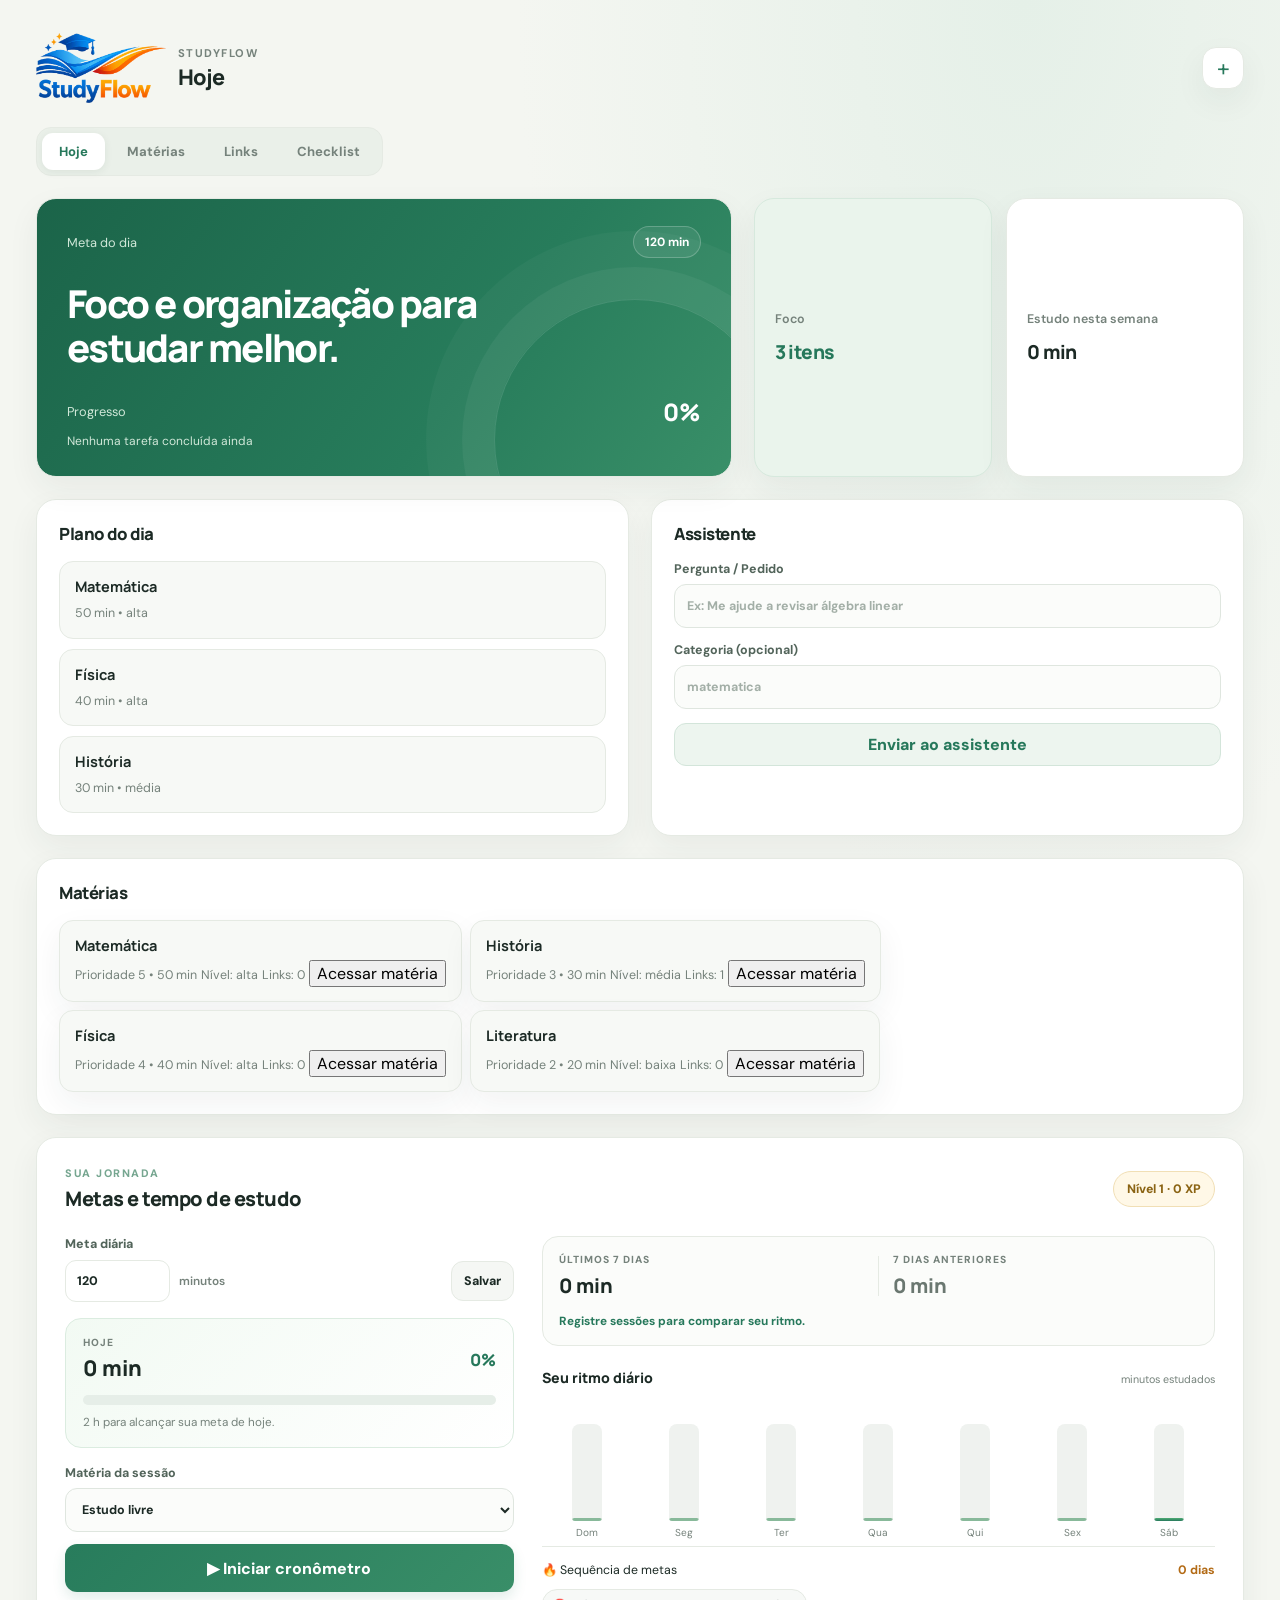
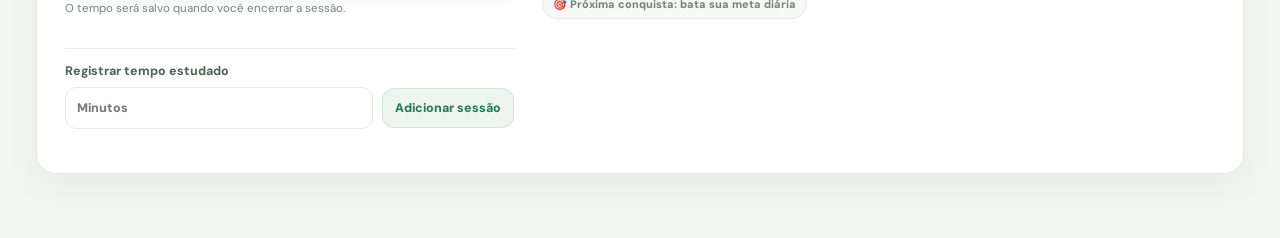
==== commit 0dc22b5a: "Add curriculum explorer and study gamification" ====
--- a/IA-STUDY/index.html
+++ b/IA-STUDY/index.html
@@ -54,8 +54,8 @@
                 <strong id="focusLabel">3 itens</strong>
               </article>
               <article class="mini-stat">
-                <span>Resumo</span>
-                <strong>2h</strong>
+                <span>Estudo nesta semana</span>
+                <strong id="weeklyStudyStat">0 min</strong>
               </article>
             </section>
 
@@ -91,6 +91,45 @@
               </div>
               <div id="subjectCatalog" class="subject-chips"></div>
             </section>
+
+            <section id="studyGamification" class="panel gamification-panel">
+              <div class="panel-head gamification-title-row">
+                <div><span class="eyebrow">SUA JORNADA</span><h3>Metas e tempo de estudo</h3></div>
+                <span id="studyLevel" class="level-pill">Nível 1</span>
+              </div>
+              <div class="study-dashboard">
+                <div class="study-control-column">
+                  <form id="studyGoalForm" class="goal-form">
+                    <label for="studyGoalInput">Meta diária</label>
+                    <div class="goal-input-row"><input id="studyGoalInput" type="number" min="15" max="600" step="5" value="120" /><span>minutos</span><button type="submit" class="ghost-button">Salvar</button></div>
+                  </form>
+                  <div class="today-progress-card">
+                    <div class="today-progress-heading"><div><span>HOJE</span><strong id="todayStudyTime">0 min</strong></div><b id="todayGoalPercent">0%</b></div>
+                    <div class="study-progress-track"><div id="todayGoalProgress" class="study-progress-fill"></div></div>
+                    <p id="todayGoalMessage">Registre sua primeira sessão para começar.</p>
+                  </div>
+                  <label class="form-field study-subject-field">Matéria da sessão<select id="studySubject"><option value="">Estudo livre</option></select></label>
+                  <button id="studyTimerButton" type="button" class="primary-button timer-button">▶ Iniciar cronômetro</button>
+                  <p id="studyTimerStatus" class="timer-status">O tempo será salvo quando você encerrar a sessão.</p>
+                  <form id="quickStudyForm" class="quick-study-form">
+                    <label for="quickStudyMinutes">Registrar tempo estudado</label>
+                    <div class="goal-input-row"><input id="quickStudyMinutes" type="number" min="1" max="720" placeholder="Minutos" required /><button type="submit" class="secondary-button">Adicionar sessão</button></div>
+                  </form>
+                </div>
+                <div class="study-history-column">
+                  <div class="weekly-comparison-card">
+                    <div><span>ÚLTIMOS 7 DIAS</span><strong id="weeklyStudyTime">0 min</strong></div>
+                    <div class="weekly-comparison-divider"></div>
+                    <div><span>7 DIAS ANTERIORES</span><strong id="previousWeeklyStudyTime">0 min</strong></div>
+                    <p id="weeklyComparisonText">Registre sessões para comparar seu ritmo.</p>
+                  </div>
+                  <div class="study-chart-heading"><h4>Seu ritmo diário</h4><span>minutos estudados</span></div>
+                  <div id="studyChart" class="study-chart" role="img" aria-label="Gráfico de minutos estudados nos últimos sete dias"></div>
+                  <div class="streak-row"><span>🔥 Sequência de metas</span><strong id="studyStreak">0 dias</strong></div>
+                  <div id="studyBadges" class="study-badges" aria-live="polite"></div>
+                </div>
+              </div>
+            </section>
           </div>
         </div>
       </div>
--- a/IA-STUDY/styles.css
+++ b/IA-STUDY/styles.css
@@ -120,3 +120,148 @@
   .two-col { grid-template-columns: 1fr; }
   .brand-mini strong { font-size: 1.2rem; }
 }
+
+/* Curriculum browser */
+.subjects-page { row-gap: 20px; }
+.subject-intro { grid-column: 1 / -1; display:flex; align-items:center; justify-content:space-between; gap:24px; padding:28px 32px; border-radius:22px; color:white; background:linear-gradient(115deg,#145d48,#288463 65%,#4aa17a); box-shadow:0 16px 32px #185d481a; }
+.subject-intro h1 { margin:6px 0 8px; font:800 clamp(1.6rem,3vw,2.3rem)/1.15 'Manrope',sans-serif; letter-spacing:-.04em; }
+.subject-intro p { max-width:620px; margin:0; color:#e0f1e7; font-size:.92rem; line-height:1.6; }
+.eyebrow { color:#76a690; font-size:.68rem; font-weight:800; letter-spacing:.14em; }
+.subject-intro .eyebrow { color:#c0e0ce; }
+.subject-total { display:grid; place-items:center; min-width:105px; padding:16px; border:1px solid #ffffff40; border-radius:18px; background:#ffffff12; }
+.subject-total strong { font:800 2rem 'Manrope',sans-serif; }
+.subject-total span { color:#d8ece0; font-size:.72rem; }
+.subject-explorer { grid-column:1/-1; min-width:0; padding:28px; border:1px solid var(--border); border-radius:22px; background:#fff; box-shadow:var(--shadow); }
+.explorer-heading { display:flex; align-items:center; justify-content:space-between; gap:16px; }
+.explorer-heading h2 { margin:5px 0 0; font:800 clamp(1.25rem,2vw,1.7rem) 'Manrope',sans-serif; letter-spacing:-.035em; }
+.explorer-description { margin:9px 0 22px; color:var(--muted); font-size:.88rem; line-height:1.5; }
+.back-button { padding:9px 13px; border:1px solid var(--border); border-radius:11px; color:var(--accent); background:#f7faf7; font-weight:800; }
+.curriculum-grid { display:grid; grid-template-columns:repeat(4,minmax(0,1fr)); gap:14px; }
+.curriculum-card { display:flex; min-height:153px; flex-direction:column; align-items:flex-start; gap:9px; padding:18px; border:1px solid var(--border); border-radius:17px; color:var(--text); text-align:left; background:#fff; cursor:pointer; transition:transform .18s,box-shadow .18s,border-color .18s; }
+.curriculum-card:hover,.general-card:hover,.subtopic-card:hover { transform:translateY(-2px); border-color:#b4d4c2; box-shadow:0 10px 24px #23433312; }
+.curriculum-icon { display:grid; width:38px; height:38px; place-items:center; border-radius:12px; font-size:1.4rem; font-weight:700; }
+.tone-blue .curriculum-icon { color:#245be9; background:#eaf0ff; }.tone-violet .curriculum-icon { color:#7447ca; background:#f1ebff; }.tone-green .curriculum-icon { color:#168161; background:#e6f6ef; }.tone-teal .curriculum-icon { color:#087d83; background:#e3f5f5; }.tone-orange .curriculum-icon { color:#c07116; background:#fff2df; }.tone-rose .curriculum-icon { color:#d34576; background:#ffedf3; }
+.curriculum-name { font:800 .97rem 'Manrope',sans-serif; }.curriculum-count { display:flex; width:100%; justify-content:space-between; align-items:center; margin-top:auto; color:var(--muted); font-size:.76rem; }.curriculum-count span,.card-arrow { color:var(--accent); font-size:1.05rem; font-weight:800; }
+.general-grid { display:grid; grid-template-columns:repeat(2,minmax(0,1fr)); gap:12px; }
+.general-card { display:flex; min-height:88px; align-items:center; gap:15px; padding:16px; border:1px solid var(--border); border-radius:15px; color:var(--text); text-align:left; background:#fff; cursor:pointer; transition:.18s; }
+.general-number { display:grid; width:44px; height:44px; flex:none; place-items:center; border-radius:13px; color:#176548; background:#eaf5ed; font:800 .9rem 'Manrope',sans-serif; }.general-text { display:grid; gap:5px; }.general-text strong { font:750 .91rem 'Manrope',sans-serif; }.general-text small { color:var(--muted); font-size:.75rem; }.general-card .card-arrow { margin-left:auto; }
+.subtopic-grid { display:grid; grid-template-columns:repeat(2,minmax(0,1fr)); gap:10px; }
+.subtopic-card { display:flex; min-height:62px; align-items:center; gap:12px; padding:12px 14px; border:1px solid var(--border); border-radius:13px; color:var(--text); text-align:left; background:#fff; cursor:pointer; font-size:.84rem; font-weight:700; line-height:1.4; transition:.18s; }.subtopic-icon { display:grid; width:32px;height:32px;flex:none;place-items:center;border-radius:10px;color:#287855;background:#eef6ef;font-size:.69rem;font-weight:800; }.subtopic-card .card-arrow { margin-left:auto; }
+.resource-panel { margin-top:6px; }.resource-links { display:grid; grid-template-columns:repeat(3,minmax(0,1fr)); gap:12px; }.source-card { display:flex; min-width:0; min-height:90px; align-items:center; gap:12px; padding:15px; border:1px solid var(--border); border-radius:15px; color:var(--text); text-decoration:none; background:#fbfcfa; transition:.18s; }.source-card:hover { border-color:#9ac6aa; background:#f5faf6; transform:translateY(-2px); }.source-mark { display:grid; width:38px;height:38px;flex:none;place-items:center;border-radius:12px;color:#fff;background:#287c5c;font-size:1rem;font-weight:800; }.source-card:nth-child(2) .source-mark { background:#3877c8; }.source-card:nth-child(3) .source-mark { background:#e4792e; }.source-card>span:nth-child(2) { display:grid; min-width:0; gap:5px; }.source-card strong { font:800 .83rem 'Manrope',sans-serif; }.source-card small { overflow:hidden; color:var(--muted); font-size:.7rem; text-overflow:ellipsis; white-space:nowrap; }.source-domain { display:none; }.link-disclaimer { margin:14px 0 0; color:var(--muted); font-size:.74rem; line-height:1.5; }
+.custom-subject-panel { grid-column:1/-1; padding:17px 20px; border:1px solid var(--border); border-radius:17px; background:#fff; box-shadow:var(--shadow); }.custom-subject-panel summary { color:var(--accent); cursor:pointer; font:800 .87rem 'Manrope',sans-serif; }.custom-subject-panel[open] summary { margin-bottom:18px; }.custom-subject-panel .form-stack { max-width:600px; }.custom-subject-list { margin-top:18px; }.custom-subject-list h3 { font:800 .9rem 'Manrope',sans-serif; }.custom-subject-grid { display:flex; flex-wrap:wrap; gap:9px; }.custom-subject-card { display:grid; gap:5px; padding:11px 13px; border:1px solid var(--border); border-radius:12px; background:#fafcf9; }.custom-subject-card strong { font-size:.8rem; }.custom-subject-card span { color:var(--muted); font-size:.7rem; }.sources-note { grid-column:1/-1; color:var(--muted); font-size:.72rem; text-align:center; }
+@media(max-width:900px) { .curriculum-grid { grid-template-columns:repeat(3,minmax(0,1fr)); }.resource-links { grid-template-columns:1fr; }.source-card { min-height:72px; } }
+@media(max-width:760px) { .subjects-page { gap:14px; }.subject-intro { padding:22px; }.subject-intro p { font-size:.83rem; }.subject-total { min-width:82px; padding:11px; }.subject-explorer { padding:19px; }.curriculum-grid { grid-template-columns:repeat(2,minmax(0,1fr)); gap:10px; }.curriculum-card { min-height:130px; padding:14px; }.general-grid,.subtopic-grid { grid-template-columns:1fr; }.custom-subject-panel,.subject-intro,.subject-explorer,.sources-note { grid-column:1; } }
+@media(max-width:420px) { .subject-intro { align-items:flex-start; }.subject-total { min-width:68px; }.subject-total strong { font-size:1.55rem; }.subject-total span { font-size:.62rem; }.curriculum-card { min-height:119px; }.curriculum-name { font-size:.86rem; } }
+.subjects-page > .subject-intro, .subjects-page > .subject-explorer { grid-column:1/-1 !important; }
+/* Dedicated subject screen: show only the selected discipline and its content. */
+.subject-detail-view > .subject-intro,
+.subject-detail-view > .custom-subject-panel,
+.subject-detail-view > .sources-note { display:none !important; }
+.subject-detail-view > .subject-explorer { min-height:calc(100vh - 190px); padding:30px clamp(20px,5vw,64px); border:0; border-radius:0; background:#f8faf8; box-shadow:none; }
+.subject-detail-view .explorer-heading { padding-bottom:17px; border-bottom:1px solid var(--border); }
+.subject-detail-view .explorer-heading h2 { font-size:clamp(1.55rem,3vw,2.1rem); }
+.subject-detail-view .explorer-description { margin:14px 0 24px; }
+.subject-detail-view .general-grid { grid-template-columns:repeat(2,minmax(0,1fr)); gap:16px; max-width:980px; }
+.subject-detail-view .general-card { min-height:112px; padding:20px; background:white; }
+@media(max-width:760px) { .subject-detail-view > .subject-explorer { min-height:calc(100vh - 180px); padding:19px 15px; }.subject-detail-view .general-grid { grid-template-columns:1fr; gap:11px; } }
+/* Open the selected discipline as a full-screen overlay above the subject list. */
+.subject-detail-view > .subject-explorer {
+  position:fixed !important;
+  inset:0 !important;
+  z-index:10000;
+  width:100vw;
+  height:100vh;
+  height:100dvh;
+  min-height:100vh;
+  overflow-y:auto;
+  padding:clamp(22px,5vh,52px) clamp(18px,7vw,100px) 48px;
+  border:0;
+  border-radius:0;
+  background:#f8faf8;
+  box-shadow:0 0 0 100vmax #13251dcc;
+}
+.subject-detail-view .explorer-heading { max-width:1100px; margin:0 auto; }
+.subject-detail-view .explorer-description,
+.subject-detail-view .general-grid,
+.subject-detail-view .subtopic-grid,
+.subject-detail-view .resource-panel { max-width:1100px; margin-right:auto; margin-left:auto; }
+.subject-detail-view .explorer-description { margin-top:16px; margin-bottom:28px; }
+.subject-detail-view .general-grid { grid-template-columns:repeat(2,minmax(0,1fr)); }
+.subject-detail-view .back-button { position:sticky; top:0; z-index:1; }
+@media(max-width:760px) {
+  .subject-detail-view > .subject-explorer { padding:22px 16px 36px; }
+  .subject-detail-view .general-grid { grid-template-columns:1fr; }
+}
+/* Respect the hidden attribute on the mutually exclusive navigation panels. */
+.subjects-page [hidden] { display:none !important; }
+.stage-filter { display:flex; width:fit-content; align-items:center; gap:10px; margin:0 0 20px; color:#53645a; font-size:.78rem; font-weight:800; }
+.stage-filter select { min-height:40px; padding:8px 34px 8px 12px; border:1px solid var(--border); border-radius:11px; color:var(--text); background:#fff; font:600 .79rem 'DM Sans',sans-serif; }
+.general-text small { line-height:1.5; }
+.subjects-page .stage-filter[hidden] { display:none !important; }
+.resource-section { margin-bottom:26px; }
+.resource-section > h3 { margin:0 0 13px; font:800 1.05rem 'Manrope',sans-serif; }
+.video-lessons { padding:20px; border:1px solid #f2d5c4; border-radius:18px; background:linear-gradient(135deg,#fffaf7,#fff); }
+.video-heading { display:flex; align-items:center; gap:12px; margin-bottom:16px; }
+.video-heading-icon { display:grid; width:42px;height:42px;flex:none;place-items:center;border-radius:14px;color:#fff;background:#d74a3d;font-size:.9rem; }
+.video-heading h3 { margin:0 0 4px; font:800 1.05rem 'Manrope',sans-serif; }
+.video-heading p { margin:0; color:var(--muted); font-size:.77rem; line-height:1.5; }
+.video-source-card .source-mark { background:#d74a3d; }
+.video-source-card:nth-child(2) .source-mark { background:#266e4b; }
+.video-source-card:nth-child(3) .source-mark { background:#304b9b; }
+@media(max-width:760px) { .video-lessons { padding:15px; } }
+
+/* Study goals, timer, rewards and weekly comparison */
+#studyGamification { grid-column:1/-1 !important; }
+.gamification-panel { padding:28px; }
+.gamification-title-row { margin-bottom:24px; }
+.gamification-title-row .eyebrow { display:block; margin-bottom:5px; }
+.gamification-title-row h3 { font-size:1.25rem; }
+.level-pill { padding:9px 13px; border:1px solid #f1dfb5; border-radius:999px; color:#8b6414; background:#fff8e7; font-size:.77rem; font-weight:800; }
+.study-dashboard { display:grid; grid-template-columns:minmax(280px,.8fr) minmax(0,1.2fr); gap:28px; }
+.study-control-column,.study-history-column { min-width:0; }
+.goal-form,.quick-study-form { display:grid; gap:8px; margin-bottom:16px; color:#52645a; font-size:.78rem; font-weight:800; }
+.goal-input-row { display:flex; align-items:center; gap:9px; }
+.goal-input-row input { width:105px; min-height:42px; padding:9px 11px; border:1px solid var(--border); border-radius:11px; color:var(--text); background:#fff; }
+.goal-input-row span { color:var(--muted); font-size:.74rem; font-weight:600; }
+.goal-input-row button { min-height:40px; margin-left:auto; padding:8px 12px; }
+.today-progress-card { margin-bottom:17px; padding:17px; border:1px solid #dbece0; border-radius:16px; background:linear-gradient(135deg,#f2faf3,#fff); }
+.today-progress-heading { display:flex; align-items:center; justify-content:space-between; gap:12px; margin-bottom:13px; }
+.today-progress-heading div { display:grid; gap:4px; }
+.today-progress-heading span,.weekly-comparison-card div span { color:var(--muted); font-size:.64rem; font-weight:800; letter-spacing:.1em; }
+.today-progress-heading strong { font:800 1.35rem 'Manrope',sans-serif; }
+.today-progress-heading b { color:var(--accent); font:800 1.05rem 'Manrope',sans-serif; }
+.study-progress-track { height:10px; overflow:hidden; border-radius:999px; background:#e6eee8; }
+.study-progress-fill { width:0; height:100%; border-radius:inherit; background:linear-gradient(90deg,#2e8c63,#64be82); transition:width .3s ease; }
+.today-progress-card p { margin:9px 0 0; color:var(--muted); font-size:.73rem; }
+.study-subject-field { margin-bottom:12px; }
+.study-subject-field select { max-width:100%; }
+.timer-button { width:100%; min-height:48px; }
+.timer-button.timer-running { background:linear-gradient(135deg,#b64b43,#d56552); }
+.timer-status { min-height:30px; margin:8px 0 18px; color:var(--muted); font-size:.72rem; line-height:1.5; }
+.quick-study-form { padding-top:14px; border-top:1px solid var(--border); }
+.quick-study-form .goal-input-row input { flex:1; width:80px; }
+.quick-study-form .secondary-button { margin-left:0; white-space:nowrap; }
+.weekly-comparison-card { display:grid; grid-template-columns:1fr auto 1fr; gap:14px; align-items:center; padding:16px; border:1px solid var(--border); border-radius:16px; background:#fbfcfa; }
+.weekly-comparison-card div { display:grid; gap:6px; }
+.weekly-comparison-card div strong { font:800 1.25rem 'Manrope',sans-serif; }
+.weekly-comparison-card div:nth-child(3) strong { color:#6a7770; }
+.weekly-comparison-divider { width:1px; height:40px; background:var(--border); }
+.weekly-comparison-card p { grid-column:1/-1; margin:0; color:var(--accent); font-size:.74rem; font-weight:700; }
+.study-chart-heading { display:flex; align-items:baseline; justify-content:space-between; gap:8px; margin:22px 0 10px; }
+.study-chart-heading h4 { margin:0; font:800 .88rem 'Manrope',sans-serif; }
+.study-chart-heading span { color:var(--muted); font-size:.67rem; }
+.study-chart { display:grid; height:150px; grid-template-columns:repeat(7,minmax(0,1fr)); gap:10px; padding:4px 2px 0; border-bottom:1px solid var(--border); }
+.study-chart-day { display:grid; min-width:0; grid-template-rows:18px 1fr 20px; justify-items:center; gap:5px; }
+.study-chart-value { color:var(--muted); font-size:.63rem; font-weight:700; }
+.study-chart-track { display:flex; width:min(30px,75%); height:100%; align-items:flex-end; overflow:hidden; border-radius:8px 8px 3px 3px; background:#eff2ef; }
+.study-chart-bar { width:100%; min-height:3px; border-radius:7px 7px 2px 2px; background:#88b99a; transition:height .3s ease; }
+.study-chart-bar.is-today { background:linear-gradient(180deg,#51ad76,#26785b); }
+.study-chart-label { color:var(--muted); font-size:.63rem; text-transform:capitalize; }
+.streak-row { display:flex; justify-content:space-between; gap:10px; margin-top:15px; font-size:.77rem; }
+.streak-row strong { color:#b36b16; }
+.study-badges { display:flex; flex-wrap:wrap; gap:7px; margin-top:11px; }
+.study-badge { padding:7px 10px; border:1px solid var(--border); border-radius:999px; font-size:.68rem; font-weight:800; }
+.study-badge.earned { border-color:#f1dfb5; color:#8b6414; background:#fff8e7; }
+.study-badge.next-badge { color:var(--muted); background:#f7f9f7; }
+@media(max-width:900px) { .study-dashboard { grid-template-columns:1fr; gap:20px; } }
+@media(max-width:760px) { .gamification-panel { grid-column:1 !important; padding:18px; }.gamification-title-row { align-items:flex-start; }.gamification-title-row h3 { font-size:1.05rem; }.weekly-comparison-card { gap:9px; padding:13px; }.weekly-comparison-card div strong { font-size:1.05rem; }.study-chart { gap:6px; } }
